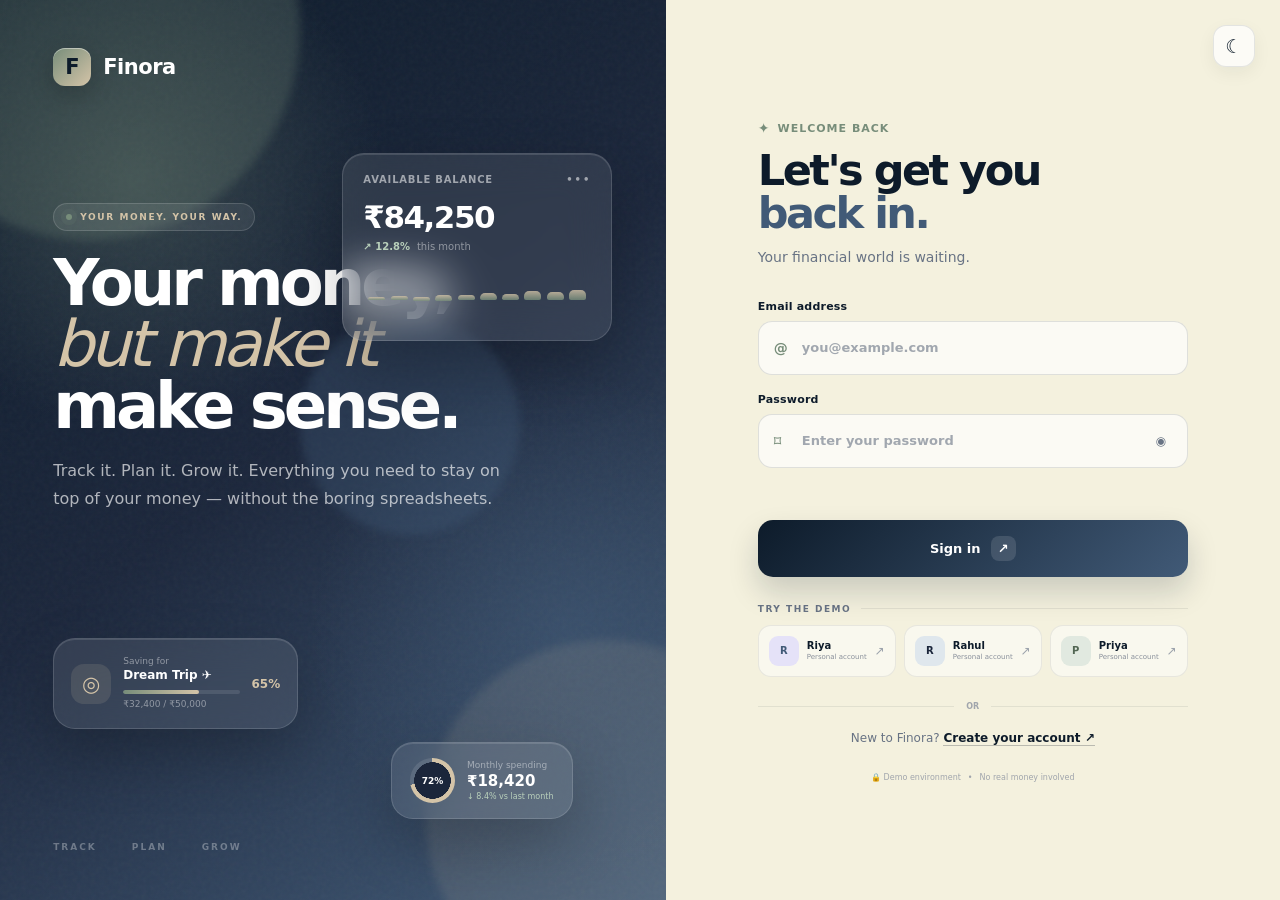
==== accounts.html @ 91dabf2f "Add frontend dashboard and responsive UI" ====
<!doctype html>
<html lang="en"><head>
<meta charset="utf-8"><meta name="viewport" content="width=device-width,initial-scale=1">
<title>Accounts — Finora</title><link rel="stylesheet" href="css/style.css">
</head><body data-page="accounts">
<div class="app">
<aside class="sidebar" id="sidebar">
  <div class="brand"><span class="logo">F</span> Finora</div>
  <div class="side-title">MAIN MENU</div>
  <nav>
    <a data-page-link="dashboard" href="dashboard.html">⌂ <span>Dashboard</span></a>
    <a data-page-link="accounts" href="accounts.html">▣ <span>Accounts</span></a>
    <a data-page-link="transactions" href="transactions.html">↔ <span>Transactions</span></a>
    <a data-page-link="income" href="income.html">↗ <span>Income</span></a>
    <a data-page-link="expenses" href="expenses.html">↘ <span>Expenses</span></a>
    <a data-page-link="budgets" href="budgets.html">▤ <span>Budgets</span></a>
    <a data-page-link="savings" href="savings.html">◎ <span>Savings Goals</span></a>
    <a data-page-link="analytics" href="analytics.html">◔ <span>Analytics</span></a>
    <a data-page-link="profile" href="profile.html">⚙ <span>Profile</span></a>
  </nav>
  <button class="logout" id="logout">↪ <span>Logout</span></button>
</aside>
<div class="overlay" id="overlay"></div>
<main class="main">
<header class="topbar">
  <button class="menu" id="menu">☰</button>
  <div><div class="eyebrow">FINORA FINANCE</div><h1>Accounts</h1><p class="muted">Smart, simple money management.</p></div>
  <div class="top-right"><button class="icon-btn">⌕</button><button class="icon-btn">♧</button><a class="avatar" id="avatar" href="profile.html">U</a></div>
</header>
<section id="content" class="content"></section>
</main></div>
<div id="modal"></div><div id="toast"></div>
<script src="js/app.js"></script>
</body></html>
---- css/style.css ----
:root{
  --p:#415A77;
  --p2:#1B263B;
  --p3:#778D7A;

  --navy:#0D1B2A;
  --slate:#1B263B;
  --steel:#415A77;
  --sage:#778D7A;
  --beige:#D4C4A8;
  --ivory:#F4F1DE;

  --bg:#f3f1eb;
  --card:#fbfaf6;
  --text:#0D1B2A;
  --muted:#687384;
  --line:rgba(13,27,42,.10);

  --green:#778D7A;
  --red:#a85c52;
  --yellow:#b48a4c;
  --blue:#415A77;

  --shadow:0 12px 35px rgba(13,27,42,.08);
  --shadow-hover:0 25px 60px rgba(13,27,42,.16);

  --r:20px;
}

*{
  box-sizing:border-box
}

html{
  scroll-behavior:smooth
}

body{
  margin:0;
  font-family:Inter,ui-sans-serif,system-ui,-apple-system,BlinkMacSystemFont,"Segoe UI",Arial,sans-serif;
  background:
    radial-gradient(circle at 90% -10%,rgba(120,108,245,.10),transparent 28%),
    var(--bg);
  color:var(--text);
  -webkit-font-smoothing:antialiased;
}

body:before{
  content:"";
  position:fixed;
  inset:0;
  pointer-events:none;
  background:linear-gradient(120deg,transparent 0 45%,rgba(255,255,255,.28) 50%,transparent 55%);
  opacity:.18;
  z-index:-1;
}

a{
  text-decoration:none;
  color:inherit
}

button,input,select{
  font:inherit
}

button{
  cursor:pointer
}

.muted{
  color:var(--muted)
}

.hidden{
  display:none!important
}


/* APP / SIDEBAR */

.app{
  min-height:100vh;
  display:flex
}

.sidebar{
  position:fixed;
  left:0;
  top:0;
  bottom:0;
  width:245px;
  background:rgba(255,255,255,.92);
  backdrop-filter:blur(18px);
  -webkit-backdrop-filter:blur(18px);
  border-right:1px solid rgba(231,233,240,.9);
  padding:24px 15px;
  display:flex;
  flex-direction:column;
  z-index:30;
}

.brand{
  display:flex;
  align-items:center;
  gap:10px;
  font-size:20px;
  font-weight:850;
  padding:0 10px 30px;
  letter-spacing:-.3px;
}

.logo{
  display:inline-grid;
  place-items:center;
  width:35px;
  height:35px;
  border-radius:11px;
  background:linear-gradient(135deg,var(--p),#7569ef);
  color:#fff;
  font-weight:900;
  box-shadow:0 7px 16px rgba(81,70,229,.24);
}

.side-title{
  font-size:9px;
  color:#a2a8b7;
  letter-spacing:1.3px;
  font-weight:800;
  padding:0 12px 10px;
}

.sidebar nav{
  display:grid;
  gap:5px
}

.sidebar nav a,
.logout{
  display:flex;
  gap:12px;
  align-items:center;
  padding:12px 13px;
  border:0;
  border-radius:12px;
  background:transparent;
  color:#687286;
  font-size:14px;
  text-align:left;
  transition:
    background .22s ease,
    color .22s ease,
    transform .22s ease;
}

.sidebar nav a:hover,
.logout:hover{
  background:#f0efff;
  color:var(--p);
  transform:translateX(2px);
}

.sidebar nav a.active{
  background:linear-gradient(90deg,#efedff,#f7f6ff);
  color:var(--p);
  box-shadow:inset 3px 0 0 var(--p);
}

.logout{
  margin-top:auto;
  width:100%
}


/* MAIN / TOPBAR */

.main{
  margin-left:245px;
  flex:1;
  min-width:0
}

.topbar{
  height:96px;
  padding:22px 34px;
  display:flex;
  justify-content:space-between;
  align-items:center;
  position:sticky;
  top:0;
  z-index:20;
  background:rgba(246,247,251,.78);
  backdrop-filter:blur(16px);
  -webkit-backdrop-filter:blur(16px);
  border-bottom:1px solid rgba(231,233,240,.45);
}

.topbar h1{
  margin:4px 0;
  font-size:25px;
  letter-spacing:-.6px
}

.topbar p{
  margin:0;
  font-size:12px
}

.eyebrow{
  font-size:9px;
  color:var(--p);
  font-weight:850;
  letter-spacing:1.35px
}

.top-right{
  display:flex;
  gap:9px;
  align-items:center
}

.icon-btn,
.avatar,
.menu{
  width:42px;
  height:42px;
  border:1px solid var(--line);
  border-radius:13px;
  background:rgba(255,255,255,.92);
  display:grid;
  place-items:center;
  color:#5f687b;
  transition:
    transform .2s ease,
    box-shadow .2s ease,
    border-color .2s ease;
}

.icon-btn:hover,
.avatar:hover,
.menu:hover{
  transform:translateY(-2px);
  border-color:#d7d4ff;
  box-shadow:0 8px 20px rgba(31,39,72,.08);
}

.avatar{
  background:linear-gradient(145deg,#eeecff,#e5e2ff);
  color:var(--p);
  font-weight:850;
  border-color:#e0ddff;
}

.menu{
  display:none
}


/* CONTENT / GRIDS */

.content{
  max-width:1500px;
  margin:auto;
  padding:12px 34px 50px
}

.grid{
  display:grid;
  gap:18px
}

.stats{
  grid-template-columns:repeat(4,minmax(0,1fr))
}

.two{
  grid-template-columns:minmax(0,2fr) minmax(280px,1fr)
}

.three{
  grid-template-columns:repeat(3,minmax(0,1fr))
}


/* CARDS */

.card{
  background:rgba(255,255,255,.94);
  border:1px solid rgba(226,229,238,.95);
  border-radius:var(--r);
  box-shadow:var(--shadow);
  padding:20px;
  position:relative;
  overflow:hidden;
  transition:
    transform .28s cubic-bezier(.2,.8,.2,1),
    box-shadow .28s ease,
    border-color .28s ease;
  animation:cardIn .55s cubic-bezier(.2,.8,.2,1) both;
}

.card:hover{
  transform:translateY(-4px);
  box-shadow:var(--shadow-hover);
  border-color:#dedcf8;
}

.card:focus-within{
  border-color:#cfcaff;
  box-shadow:
    0 0 0 4px rgba(81,70,229,.08),
    var(--shadow);
}

@keyframes cardIn{
  from{
    opacity:0;
    transform:translateY(12px)
  }
  to{
    opacity:1;
    transform:translateY(0)
  }
}

.content>.hero{
  animation:fadeUp .55s ease both
}

.content>.section-head{
  animation:fadeUp .5s ease both
}

.content .stats .card:nth-child(1){
  animation-delay:.04s
}

.content .stats .card:nth-child(2){
  animation-delay:.10s
}

.content .stats .card:nth-child(3){
  animation-delay:.16s
}

.content .stats .card:nth-child(4){
  animation-delay:.22s
}

@keyframes fadeUp{
  from{
    opacity:0;
    transform:translateY(9px)
  }
  to{
    opacity:1;
    transform:translateY(0)
  }
}


/* STAT CARDS */

.stat{
  min-height:166px
}

.stat:after{
  content:"";
  position:absolute;
  width:105px;
  height:105px;
  right:-48px;
  bottom:-48px;
  border-radius:50%;
  background:rgba(81,70,229,.045);
}

.stat .stat-icon{
  width:42px;
  height:42px;
  display:grid;
  place-items:center;
  background:linear-gradient(145deg,#f0efff,#e9e7ff);
  color:var(--p);
  border-radius:13px;
  font-weight:850;
  margin-bottom:16px;
}

.stat small{
  color:var(--muted)
}

.stat h2{
  font-size:25px;
  letter-spacing:-.5px;
  margin:7px 0 5px;
  font-variant-numeric:tabular-nums;
}


/* HERO */

.hero{
  padding:27px;
  border-radius:22px;
  background:
    radial-gradient(circle at 92% 15%,rgba(81,70,229,.14),transparent 30%),
    linear-gradient(135deg,#eeedff,#fff);
  border:1px solid #e0defb;
  box-shadow:var(--shadow);
  position:relative;
  overflow:hidden;
}

.hero:after{
  content:"";
  position:absolute;
  width:190px;
  height:190px;
  right:-85px;
  top:-105px;
  border-radius:50%;
  border:1px solid rgba(81,70,229,.10);
  box-shadow:
    0 0 0 28px rgba(81,70,229,.025),
    0 0 0 56px rgba(81,70,229,.018);
}

.hero h2{
  font-size:28px;
  letter-spacing:-.7px;
  margin:5px 0
}

.hero p{
  max-width:620px
}


/* HEADERS */

.section-head{
  display:flex;
  align-items:center;
  justify-content:space-between;
  gap:12px;
  margin:26px 0 14px;
}

.section-head h2{
  font-size:18px;
  letter-spacing:-.25px;
  margin:0
}

.actions,
.filters{
  display:flex;
  flex-wrap:wrap;
  gap:8px
}


/* BUTTONS */

.btn{
  border:0;
  border-radius:11px;
  padding:11px 16px;
  font-weight:750;
  display:inline-flex;
  align-items:center;
  justify-content:center;
  gap:7px;
  transition:
    transform .2s ease,
    box-shadow .2s ease,
    background .2s ease;
}

.btn:hover{
  transform:translateY(-2px)
}

.btn:active{
  transform:translateY(0)
}

.btn.primary{
  color:#fff;
  background:linear-gradient(135deg,var(--p),var(--p2));
  box-shadow:0 8px 18px rgba(81,70,229,.20);
}

.btn.primary:hover{
  box-shadow:0 11px 24px rgba(81,70,229,.27)
}

.btn.secondary{
  background:#f0f1f6;
  color:#4e576a
}

.btn.secondary:hover{
  background:#e9eaf1
}

.btn.danger{
  background:#fff0f0;
  color:var(--red)
}

.btn.small{
  padding:8px 11px;
  font-size:12px
}

.full{
  width:100%
}


/* ACCOUNTS */

.account-grid{
  grid-template-columns:repeat(3,minmax(0,1fr))
}

.bank-card{
  min-height:190px;
  color:#fff;
  border:0;
  position:relative;
  overflow:hidden;
  background:linear-gradient(135deg,#5146e5,#756cf0);
}

.bank-card:hover{
  border-color:transparent
}

.bank-card:nth-child(2n){
  background:linear-gradient(135deg,#1684aa,#39a9ca)
}

.bank-card:nth-child(3n){
  background:linear-gradient(135deg,#252c42,#505975)
}

.bank-card:before{
  content:"";
  position:absolute;
  width:210px;
  height:210px;
  right:-105px;
  top:-120px;
  border-radius:50%;
  border:1px solid rgba(255,255,255,.15);
  box-shadow:
    0 0 0 25px rgba(255,255,255,.035),
    0 0 0 50px rgba(255,255,255,.025);
}

.bank-card:after{
  content:"";
  position:absolute;
  width:115px;
  height:115px;
  left:-70px;
  bottom:-80px;
  border-radius:50%;
  background:rgba(255,255,255,.08);
}

.bank-card .muted{
  color:#ffffffb8
}

.bank-card h2{
  font-size:27px;
  letter-spacing:-.5px;
  margin:22px 0
}

.bank-bottom{
  display:flex;
  justify-content:space-between;
  align-items:end;
  position:relative;
  z-index:2;
}

.bank-number{
  letter-spacing:2px
}

.bank-card>b{
  font-size:14px;
  letter-spacing:1px
}


/* TABLE */

.table-wrap{
  overflow:auto;
  border-radius:12px
}

.table{
  width:100%;
  border-collapse:collapse
}

.table th,
.table td{
  padding:13px 9px;
  border-bottom:1px solid var(--line);
  text-align:left;
  white-space:nowrap;
  font-size:13px;
}

.table th{
  font-size:10px;
  color:#929aaa;
  text-transform:uppercase;
  letter-spacing:.6px
}

.table tbody tr{
  transition:background .18s ease
}

.table tbody tr:hover{
  background:#fafaff
}

.pos{
  color:var(--green);
  font-weight:750
}

.neg{
  color:var(--red);
  font-weight:750
}

.pill{
  padding:5px 8px;
  border-radius:99px;
  background:#eaf8f1;
  color:var(--green);
  font-size:11px;
  font-weight:750;
}


/* QUICK ACTIONS */

.quick-grid{
  grid-template-columns:repeat(2,minmax(0,1fr))
}

.quick{
  border:1px solid var(--line);
  background:#fff;
  border-radius:14px;
  padding:15px;
  text-align:left;
  transition:
    transform .22s ease,
    border-color .22s ease,
    box-shadow .22s ease;
}

.quick:hover{
  border-color:#cbc8ff;
  transform:translateY(-3px);
  box-shadow:0 10px 25px rgba(31,39,72,.07);
}

.quick b{
  color:var(--p);
  font-size:18px
}

.quick strong{
  display:block;
  margin:7px 0 2px
}

.quick small{
  font-size:11px
}


/* BUDGETS / GOALS */

.budget-item,
.goal-item{
  padding:15px 0;
  border-bottom:1px solid var(--line)
}

.budget-item:last-child,
.goal-item:last-child{
  border-bottom:0
}

.budget-top{
  display:flex;
  justify-content:space-between;
  align-items:center;
  gap:12px
}

.budget-top b:last-child{
  font-variant-numeric:tabular-nums
}

.progress{
  height:8px;
  background:#edf0f5;
  border-radius:20px;
  overflow:hidden;
  margin-top:10px;
}

.progress span{
  height:100%;
  display:block;
  border-radius:20px;
  background:linear-gradient(90deg,var(--p),#918aff);
  transition:width .9s cubic-bezier(.2,.8,.2,1);
}

body[data-page="budgets"] .content>.grid.two .card{
  min-height:190px;
  padding:22px;
}

body[data-page="budgets"] .content>.grid.two .card:before{
  content:"";
  position:absolute;
  left:0;
  top:0;
  width:4px;
  height:100%;
  background:linear-gradient(var(--p),#8e87f8);
  opacity:.9;
}

body[data-page="budgets"] .content>.grid.two .card:nth-child(2n):before{
  background:linear-gradient(var(--blue),#71b5f4);
}

body[data-page="budgets"] .content>.grid.two .card p{
  margin:12px 0 2px
}

body[data-page="budgets"] .content>.grid.two .card .progress{
  height:10px;
  background:#eef0f5
}

body[data-page="budgets"] .content>.grid.two .card .progress span{
  background:linear-gradient(90deg,var(--p),var(--p3))
}

body[data-page="budgets"] .content>.grid.two .card .progress span[style*="var(--red)"]{
  background:linear-gradient(90deg,#e25555,#ef7a7a)!important
}


/* CHARTS */

.mini-chart{
  height:230px;
  display:flex;
  align-items:end;
  gap:12px;
  padding:20px 5px 20px
}

.bar-col{
  flex:1;
  height:100%;
  display:flex;
  align-items:end;
  justify-content:center;
  position:relative
}

.bar{
  width:65%;
  border-radius:10px 10px 4px 4px;
  background:linear-gradient(#8d88f5,#5146e5);
  min-height:6px;
  animation:barRise .8s cubic-bezier(.2,.8,.2,1) both;
  transform-origin:bottom;
}

@keyframes barRise{
  from{
    transform:scaleY(.05);
    opacity:.3
  }
  to{
    transform:scaleY(1);
    opacity:1
  }
}

.bar-col small{
  position:absolute;
  bottom:-10px;
  font-size:10px;
  color:var(--muted)
}


/* FORMS / MODALS */

.input,
.select{
  width:100%;
  border:1px solid var(--line);
  background:#fff;
  border-radius:11px;
  padding:11px 12px;
  outline:none;
  transition:
    border-color .2s ease,
    box-shadow .2s ease;
}

.input:focus,
.select:focus{
  border-color:#9995ef;
  box-shadow:0 0 0 3px #eeeeff
}

.filter{
  width:230px
}

.form{
  display:grid;
  gap:14px
}

.form-grid{
  display:grid;
  grid-template-columns:repeat(2,minmax(0,1fr));
  gap:14px
}

label{
  display:grid;
  gap:7px;
  font-size:12px;
  font-weight:700;
  color:#586176
}

.full-col{
  grid-column:1/-1
}

.modal-bg{
  position:fixed;
  inset:0;
  background:#151a2a88;
  display:grid;
  place-items:center;
  padding:20px;
  z-index:60;
  animation:fadeIn .18s ease both;
}

.modal{
  width:min(550px,100%);
  background:#fff;
  border-radius:20px;
  padding:22px;
  box-shadow:0 25px 80px #0003;
  animation:modalIn .25s cubic-bezier(.2,.8,.2,1) both;
}

@keyframes fadeIn{
  from{opacity:0}
  to{opacity:1}
}

@keyframes modalIn{
  from{
    opacity:0;
    transform:translateY(12px) scale(.98)
  }
  to{
    opacity:1;
    transform:none
  }
}

.modal-head{
  display:flex;
  justify-content:space-between;
  align-items:center;
  margin-bottom:17px
}

.modal-head h2{
  margin:0;
  font-size:19px
}

.close{
  border:0;
  background:#f0f1f5;
  width:35px;
  height:35px;
  border-radius:10px;
  transition:transform .2s ease
}

.close:hover{
  transform:rotate(90deg)
}

.toast{
  position:fixed;
  right:25px;
  bottom:25px;
  background:#202638;
  color:#fff;
  padding:13px 16px;
  border-radius:12px;
  z-index:100;
  font-size:13px;
  box-shadow:0 12px 30px #0002;
  animation:toastIn .3s ease both;
}

@keyframes toastIn{
  from{
    opacity:0;
    transform:translateY(10px)
  }
  to{
    opacity:1;
    transform:none
  }
}

.empty{
  text-align:center;
  padding:40px;
  color:var(--muted)
}


/* PROFILE */

.profile{
  display:flex;
  align-items:center;
  gap:16px
}

.profile-avatar{
  width:70px;
  height:70px;
  border-radius:22px;
  background:#e9e7ff;
  color:var(--p);
  display:grid;
  place-items:center;
  font-size:25px;
  font-weight:900
}


/* AUTH / LANDING */

.auth{
  min-height:100vh;
  display:grid;
  place-items:center;
  padding:24px;
  background:#eef0f8;
}

.auth-shell{
  width:min(980px,100%);
  display:grid;
  grid-template-columns:1fr 1fr;
  background:#fff;
  border-radius:28px;
  overflow:hidden;
  box-shadow:0 25px 70px #2027461f;
}

.auth-visual{
  background:linear-gradient(145deg,var(--p),#7a72ef);
  color:#fff;
  padding:55px;
  display:flex;
  flex-direction:column;
  justify-content:center;
}

.auth-visual h1{
  font-size:40px;
  line-height:1.05
}

.auth-visual p{
  color:#e5e3ff;
  line-height:1.7
}

.auth-card{
  padding:45px
}

.auth-card h2{
  font-size:30px;
  margin:30px 0 4px
}

.auth-card form{
  display:grid;
  gap:14px;
  margin-top:22px
}

.demo{
  background:#f5f5ff;
  border:1px dashed #cccafa;
  border-radius:12px;
  padding:12px;
  margin-top:14px;
  font-size:12px;
  line-height:1.8
}

.auth-foot{
  text-align:center;
  font-size:13px;
  color:var(--muted)
}

.auth-foot a{
  color:var(--p);
  font-weight:750
}

.error{
  color:var(--red);
  font-size:12px;
  min-height:17px
}

.landing{
  min-height:100vh;
  display:grid;
  place-items:center;
  text-align:center;
  background:
    radial-gradient(circle at 80% 15%,#ddd9ff,transparent 35%),
    var(--bg);
  padding:30px
}

.landing>div{
  max-width:760px
}

.landing h1{
  font-size:52px;
  line-height:1.05;
  margin:25px 0 15px
}

.landing p{
  color:var(--muted);
  font-size:18px;
  line-height:1.7
}

.landing small{
  display:block;
  color:var(--muted);
  margin-top:18px
}

.center{
  justify-content:center
}


/* RESPONSIVE */

@media(max-width:1100px){

  .stats{
    grid-template-columns:repeat(2,minmax(0,1fr))
  }

  .account-grid{
    grid-template-columns:repeat(2,minmax(0,1fr))
  }

  .two{
    grid-template-columns:1fr
  }

  .three{
    grid-template-columns:repeat(2,minmax(0,1fr))
  }

}


@media(max-width:760px){

  .sidebar{
    transform:translateX(-105%);
    transition:transform .28s ease
  }

  .sidebar.open{
    transform:translateX(0)
  }

  .overlay{
    display:none;
    position:fixed;
    inset:0;
    background:#0004;
    z-index:25
  }

  .overlay.show{
    display:block;
    animation:fadeIn .2s ease
  }

  .main{
    margin-left:0
  }

  .menu{
    display:grid
  }

  .topbar{
    height:82px;
    padding:17px
  }

  .topbar h1{
    font-size:20px
  }

  .topbar p{
    display:none
  }

  .content{
    padding:8px 17px 35px
  }

  .stats,
  .account-grid,
  .three,
  .quick-grid{
    grid-template-columns:1fr
  }

  .form-grid{
    grid-template-columns:1fr
  }

  .auth-shell{
    grid-template-columns:1fr
  }

  .auth-visual{
    display:none
  }

  .auth-card{
    padding:30px
  }

  .landing h1{
    font-size:38px
  }

  .top-right .icon-btn:first-child{
    display:none
  }

  .section-head{
    align-items:flex-start
  }

  .section-head h2{
    font-size:17px
  }

  body[data-page="budgets"] .content>.grid.two .card{
    min-height:175px
  }

}


@media(max-width:520px){

  .topbar{
    padding-left:14px;
    padding-right:14px
  }

  .content{
    padding-left:13px;
    padding-right:13px
  }

  .card{
    padding:17px
  }

  .hero{
    padding:21px
  }

  .hero h2{
    font-size:23px
  }

  .btn{
    padding:10px 13px
  }

  .filter{
    width:100%
  }

  .section-head{
    flex-wrap:wrap
  }

}


@media(max-width:420px){

  .top-right .icon-btn{
    display:none
  }

  .topbar h1{
    font-size:19px
  }

  .stat h2{
    font-size:23px
  }

  .budget-top{
    gap:8px
  }

}


@media(prefers-reduced-motion:reduce){

  *,
  *:before,
  *:after{
    animation-duration:.01ms!important;
    animation-iteration-count:1!important;
    scroll-behavior:auto!important;
    transition-duration:.01ms!important;
  }

}
/* =========================================================
   FINORA — LUXURY MOTION SYSTEM
   ========================================================= */

body{
  background:
    radial-gradient(
      circle at 85% -10%,
      rgba(119,141,122,.16),
      transparent 28%
    ),
    radial-gradient(
      circle at 5% 90%,
      rgba(212,196,168,.15),
      transparent 25%
    ),
    #f3f1eb;
}


/* -----------------------------------------
   PAGE REVEAL
----------------------------------------- */

.main{
  animation:pageReveal .7s cubic-bezier(.16,1,.3,1) both;
}

@keyframes pageReveal{
  from{
    opacity:0;
    transform:translateY(8px);
  }
  to{
    opacity:1;
    transform:none;
  }
}


/* -----------------------------------------
   PREMIUM CARD
----------------------------------------- */

.card{
  background:
    linear-gradient(
      145deg,
      rgba(255,255,255,.96),
      rgba(248,246,239,.94)
    );

  border:1px solid rgba(13,27,42,.08);

  box-shadow:
    0 8px 30px rgba(13,27,42,.055),
    inset 0 1px 0 rgba(255,255,255,.8);

  transition:
    transform .45s cubic-bezier(.16,1,.3,1),
    box-shadow .45s ease,
    border-color .35s ease;
}

.card:hover{
  transform:translateY(-7px);
  box-shadow:
    0 25px 55px rgba(13,27,42,.13),
    0 4px 12px rgba(13,27,42,.05);

  border-color:rgba(65,90,119,.20);
}


/* -----------------------------------------
   CARD LIGHT SWEEP
----------------------------------------- */

.card:before{
  content:"";
  position:absolute;
  inset:0;

  background:
    linear-gradient(
      115deg,
      transparent 25%,
      rgba(255,255,255,.55) 48%,
      transparent 70%
    );

  transform:translateX(-120%);
  transition:transform .8s cubic-bezier(.16,1,.3,1);

  pointer-events:none;
}

.card:hover:before{
  transform:translateX(120%);
}


/* -----------------------------------------
   PREMIUM STAT CARDS
----------------------------------------- */

.stat{
  min-height:185px;
  isolation:isolate;
}

.stat .stat-icon{
  background:
    linear-gradient(
      145deg,
      var(--ivory),
      #e7dfcf
    );

  color:var(--navy);

  box-shadow:
    inset 0 1px 0 rgba(255,255,255,.8),
    0 8px 20px rgba(13,27,42,.08);

  transition:
    transform .45s cubic-bezier(.16,1,.3,1),
    background .3s ease;
}

.stat:hover .stat-icon{
  transform:
    translateY(-4px)
    rotate(-5deg)
    scale(1.08);

  background:
    linear-gradient(
      145deg,
      var(--beige),
      var(--ivory)
    );
}

.stat h2{
  color:var(--navy);
  letter-spacing:-1px;
}

.stat .pos{
  color:var(--sage);
}

.stat .neg{
  color:#a85c52;
}


/* -----------------------------------------
   FLOATING BACKGROUND ORBS
----------------------------------------- */

.content{
  position:relative;
}

.content:before,
.content:after{
  content:"";
  position:absolute;
  border-radius:50%;
  pointer-events:none;
  z-index:-1;
  filter:blur(1px);
}

.content:before{
  width:280px;
  height:280px;
  top:80px;
  right:-130px;

  background:
    radial-gradient(
      circle,
      rgba(65,90,119,.08),
      transparent 68%
    );

  animation:orbFloat 9s ease-in-out infinite;
}

.content:after{
  width:220px;
  height:220px;
  left:-120px;
  bottom:250px;

  background:
    radial-gradient(
      circle,
      rgba(212,196,168,.12),
      transparent 68%
    );

  animation:orbFloat 12s ease-in-out infinite reverse;
}

@keyframes orbFloat{
  0%,100%{
    transform:translate(0,0) scale(1);
  }

  50%{
    transform:translate(25px,-18px) scale(1.08);
  }
}


/* -----------------------------------------
   HERO
----------------------------------------- */

.hero{
  background:
    radial-gradient(
      circle at 85% 20%,
      rgba(119,141,122,.28),
      transparent 30%
    ),
    radial-gradient(
      circle at 15% 100%,
      rgba(212,196,168,.16),
      transparent 35%
    ),
    linear-gradient(
      135deg,
      var(--navy),
      var(--slate)
    );

  color:#fff;

  border:1px solid rgba(255,255,255,.08);

  box-shadow:
    0 25px 55px rgba(13,27,42,.18);

  overflow:hidden;
}

.hero .muted{
  color:rgba(244,241,222,.68);
}

.hero .eyebrow{
  color:var(--beige);
}

.hero h2{
  color:var(--ivory);
}


/* HERO MOVING LIGHT */

.hero:before{
  content:"";
  position:absolute;

  width:320px;
  height:320px;

  right:-100px;
  top:-180px;

  border-radius:50%;

  background:
    radial-gradient(
      circle,
      rgba(119,141,122,.30),
      transparent 65%
    );

  animation:
    heroGlow 7s ease-in-out infinite;
}

@keyframes heroGlow{
  0%,100%{
    transform:translate(0,0);
    opacity:.65;
  }

  50%{
    transform:translate(-35px,35px);
    opacity:1;
  }
}


/* -----------------------------------------
   BUTTONS
----------------------------------------- */

.btn.primary{
  background:
    linear-gradient(
      135deg,
      var(--navy),
      var(--steel)
    );

  box-shadow:
    0 10px 22px rgba(13,27,42,.20);

  position:relative;
  overflow:hidden;
}

.btn.primary:before{
  content:"";
  position:absolute;
  inset:0;

  background:
    linear-gradient(
      110deg,
      transparent 30%,
      rgba(255,255,255,.22),
      transparent 70%
    );

  transform:translateX(-120%);
  transition:transform .6s ease;
}

.btn.primary:hover:before{
  transform:translateX(120%);
}

.btn.primary:hover{
  box-shadow:
    0 15px 30px rgba(13,27,42,.28);
}


/* -----------------------------------------
   QUICK ACTIONS
----------------------------------------- */

.quick{
  background:
    linear-gradient(
      145deg,
      #fffdf8,
      #f0eee7
    );

  transition:
    transform .35s cubic-bezier(.16,1,.3,1),
    box-shadow .35s ease,
    border-color .3s ease;
}

.quick:hover{
  transform:
    translateY(-6px)
    scale(1.015);

  border-color:
    rgba(65,90,119,.25);

  box-shadow:
    0 18px 35px rgba(13,27,42,.10);
}

.quick b{
  display:inline-grid;
  place-items:center;

  width:38px;
  height:38px;

  border-radius:12px;

  background:
    linear-gradient(
      145deg,
      var(--navy),
      var(--steel)
    );

  color:var(--ivory);

  transition:
    transform .4s cubic-bezier(.16,1,.3,1);
}

.quick:hover b{
  transform:
    rotate(-8deg)
    scale(1.12);
}


/* -----------------------------------------
   ACCOUNT CARDS
----------------------------------------- */

.bank-card{
  background:
    linear-gradient(
      145deg,
      var(--navy),
      var(--slate)
    ) !important;

  box-shadow:
    0 20px 40px rgba(13,27,42,.18);

  transform-style:preserve-3d;
}

.bank-card:nth-child(2n){
  background:
    linear-gradient(
      145deg,
      var(--steel),
      #526c87
    ) !important;
}

.bank-card:nth-child(3n){
  background:
    linear-gradient(
      145deg,
      #53675c,
      var(--sage)
    ) !important;
}

.bank-card:hover{
  transform:
    translateY(-9px)
    rotateX(2deg)
    rotateY(-1deg);
}

.bank-card h2{
  color:var(--ivory);
}

.bank-card:before{
  animation:
    cardOrbit 8s ease-in-out infinite;
}

@keyframes cardOrbit{
  0%,100%{
    transform:translate(0,0);
  }

  50%{
    transform:translate(-20px,20px);
  }
}


/* -----------------------------------------
   PROGRESS BARS
----------------------------------------- */

.progress{
  background:
    rgba(13,27,42,.07);

  box-shadow:
    inset 0 1px 3px rgba(13,27,42,.05);
}

.progress span{
  background:
    linear-gradient(
      90deg,
      var(--navy),
      var(--steel),
      var(--sage)
    );

  background-size:200% 100%;

  animation:
    progressFlow 3s ease infinite;
}

@keyframes progressFlow{
  0%{
    background-position:100% 0;
  }

  50%{
    background-position:0 0;
  }

  100%{
    background-position:100% 0;
  }
}


/* -----------------------------------------
   TRANSACTION ROWS
----------------------------------------- */

.table tbody tr{
  transition:
    transform .25s ease,
    background .25s ease;
}

.table tbody tr:hover{
  background:
    rgba(119,141,122,.07);

  transform:
    translateX(5px);
}

.table tbody tr td:first-child b{
  transition:color .2s ease;
}

.table tbody tr:hover td:first-child b{
  color:var(--steel);
}


/* -----------------------------------------
   SECTION HEADINGS
----------------------------------------- */

.section-head h2{
  position:relative;
}

.section-head h2:after{
  content:"";
  position:absolute;

  left:0;
  bottom:-6px;

  width:0;
  height:2px;

  background:
    linear-gradient(
      90deg,
      var(--navy),
      var(--sage)
    );

  transition:width .45s cubic-bezier(.16,1,.3,1);
}

.section-head:hover h2:after{
  width:35px;
}


/* -----------------------------------------
   AVATAR
----------------------------------------- */

.avatar{
  background:
    linear-gradient(
      145deg,
      var(--navy),
      var(--steel)
    );

  color:var(--ivory);

  border-color:
    rgba(255,255,255,.12);

  box-shadow:
    0 8px 20px rgba(13,27,42,.16);
}

.avatar:hover{
  transform:
    translateY(-3px)
    rotate(-3deg)
    scale(1.05);
}


/* -----------------------------------------
   SIDEBAR
----------------------------------------- */

.sidebar{
  background:
    linear-gradient(
      180deg,
      #0D1B2A,
      #162337
    );

  border-right:
    1px solid rgba(255,255,255,.06);

  box-shadow:
    10px 0 35px rgba(13,27,42,.12);
}

.sidebar .brand{
  color:var(--ivory);
}

.sidebar .logo{
  background:
    linear-gradient(
      135deg,
      var(--sage),
      var(--steel)
    );

  box-shadow:
    0 10px 25px rgba(119,141,122,.20);
}

.side-title{
  color:rgba(244,241,222,.42);
}

.sidebar nav a,
.sidebar .logout{
  color:rgba(244,241,222,.64);
}

.sidebar nav a:hover,
.sidebar .logout:hover{
  color:var(--ivory);

  background:
    rgba(244,241,222,.07);

  transform:
    translateX(4px);
}

.sidebar nav a.active{
  color:var(--ivory);

  background:
    linear-gradient(
      90deg,
      rgba(119,141,122,.18),
      rgba(65,90,119,.12)
    );

  box-shadow:
    inset 3px 0 0 var(--sage);
}


/* -----------------------------------------
   TOPBAR
----------------------------------------- */

.topbar{
  background:
    rgba(243,241,235,.76);

  backdrop-filter:
    blur(22px);

  -webkit-backdrop-filter:
    blur(22px);
}

.topbar h1{
  color:var(--navy);
}


/* -----------------------------------------
   NUMBER COUNTING STYLE
----------------------------------------- */

[data-count]{
  font-variant-numeric:tabular-nums;
  transition:
    color .25s ease;
}


/* -----------------------------------------
   DASHBOARD CASH FLOW
----------------------------------------- */

.cash-flow{
  display:flex;
  align-items:flex-end;
  gap:14px;
  height:250px;
  padding:30px 10px 25px;
}

.cash-month{
  flex:1;
  height:100%;
  display:flex;
  align-items:flex-end;
  justify-content:center;
  gap:5px;
  position:relative;
}

.cash-bar{
  width:18px;
  border-radius:8px 8px 3px 3px;
  transform-origin:bottom;

  animation:
    cashBar .9s cubic-bezier(.16,1,.3,1) both;
}

.cash-bar.income{
  background:
    linear-gradient(
      180deg,
      var(--sage),
      #5e7664
    );
}

.cash-bar.expense{
  background:
    linear-gradient(
      180deg,
      var(--beige),
      #b29e7e
    );
}

@keyframes cashBar{
  from{
    transform:scaleY(0);
    opacity:0;
  }

  to{
    transform:scaleY(1);
    opacity:1;
  }
}

.cash-month small{
  position:absolute;
  bottom:-20px;
  color:var(--muted);
  font-size:10px;
}


/* -----------------------------------------
   SPENDING BREAKDOWN
----------------------------------------- */

.spending-row{
  display:grid;
  grid-template-columns:100px 1fr 65px;
  align-items:center;
  gap:12px;
  margin:15px 0;
}

.spending-track{
  height:7px;
  background:rgba(13,27,42,.07);
  border-radius:99px;
  overflow:hidden;
}

.spending-fill{
  height:100%;
  border-radius:99px;

  background:
    linear-gradient(
      90deg,
      var(--navy),
      var(--steel),
      var(--sage)
    );

  transform-origin:left;
  animation:spendIn 1s cubic-bezier(.16,1,.3,1) both;
}

@keyframes spendIn{
  from{
    transform:scaleX(0);
  }

  to{
    transform:scaleX(1);
  }
}


/* -----------------------------------------
   INSIGHT CARD
----------------------------------------- */

.insight-card{
  background:
    linear-gradient(
      135deg,
      var(--navy),
      var(--slate)
    );

  color:var(--ivory);

  position:relative;
  overflow:hidden;
}

.insight-card:after{
  content:"";

  position:absolute;

  width:180px;
  height:180px;

  right:-70px;
  bottom:-90px;

  border-radius:50%;

  background:
    radial-gradient(
      circle,
      rgba(119,141,122,.32),
      transparent 70%
    );

  animation:
    insightPulse 5s ease-in-out infinite;
}

@keyframes insightPulse{
  0%,100%{
    transform:scale(1);
  }

  50%{
    transform:scale(1.25);
  }
}


/* -----------------------------------------
   REDUCED MOTION
----------------------------------------- */

@media(prefers-reduced-motion:reduce){
  *,
  *:before,
  *:after{
    animation:none!important;
    transition:none!important;
  }
}
/* =========================================================
   FINORA — GEN Z LOGIN EXPERIENCE
   ========================================================= */

.auth-page{
  min-height:100vh;
  margin:0;
  padding:0;
  overflow-x:hidden;
  background:#f4f1eb;
}


/* MAIN LAYOUT */

.auth-wrap{
  min-height:100vh;
  display:grid;
  grid-template-columns:52% 48%;
}


/* =========================================================
   LEFT SHOWCASE
   ========================================================= */

.auth-showcase{
  position:relative;
  min-height:100vh;
  overflow:hidden;
  background:
    radial-gradient(circle at 20% 20%,rgba(119,141,122,.32),transparent 28%),
    radial-gradient(circle at 85% 70%,rgba(65,90,119,.55),transparent 30%),
    linear-gradient(145deg,#0D1B2A 0%,#1B263B 48%,#415A77 100%);
  color:#fff;
}


/* subtle grain */

.noise{
  position:absolute;
  inset:0;
  opacity:.06;
  pointer-events:none;
  background-image:url("data:image/svg+xml,%3Csvg viewBox='0 0 180 180' xmlns='http://www.w3.org/2000/svg'%3E%3Cfilter id='n'%3E%3CfeTurbulence type='fractalNoise' baseFrequency='.8' numOctaves='4' stitchTiles='stitch'/%3E%3C/filter%3E%3Crect width='100%25' height='100%25' filter='url(%23n)' opacity='.7'/%3E%3C/svg%3E");
}


/* animated glows */

.glow{
  position:absolute;
  border-radius:50%;
  filter:blur(5px);
  pointer-events:none;
}

.glow-one{
  width:420px;
  height:420px;
  top:-180px;
  left:-120px;
  background:#778D7A;
  opacity:.25;
  animation:glowFloat 8s ease-in-out infinite;
}

.glow-two{
  width:360px;
  height:360px;
  right:-120px;
  bottom:-100px;
  background:#D4C4A8;
  opacity:.12;
  animation:glowFloat 10s ease-in-out infinite reverse;
}

.glow-three{
  width:220px;
  height:220px;
  left:45%;
  top:35%;
  background:#415A77;
  opacity:.35;
  animation:glowPulse 6s ease-in-out infinite;
}

@keyframes glowFloat{
  0%,100%{
    transform:translate3d(0,0,0) scale(1);
  }
  50%{
    transform:translate3d(25px,-20px,0) scale(1.08);
  }
}

@keyframes glowPulse{
  0%,100%{
    transform:scale(1);
    opacity:.28;
  }
  50%{
    transform:scale(1.3);
    opacity:.42;
  }
}


/* showcase content */

.showcase-content{
  position:relative;
  z-index:2;
  min-height:100vh;
  padding:48px 8%;
  display:flex;
  flex-direction:column;
}


/* BRAND */

.auth-brand{
  display:flex;
  align-items:center;
  gap:12px;
  font-size:21px;
  font-weight:800;
  letter-spacing:-.5px;
}

.auth-logo{
  width:38px;
  height:38px;
  display:grid;
  place-items:center;
  border-radius:12px;
  background:linear-gradient(135deg,#778D7A,#D4C4A8);
  color:#0D1B2A;
  font-weight:900;
  box-shadow:
    0 8px 25px rgba(0,0,0,.2),
    inset 0 1px 0 rgba(255,255,255,.4);
}


/* COPY */

.showcase-copy{
  max-width:540px;
  margin-top:13vh;
}

.mini-pill{
  display:inline-flex;
  align-items:center;
  gap:8px;
  padding:8px 12px;
  border:1px solid rgba(255,255,255,.15);
  background:rgba(255,255,255,.07);
  backdrop-filter:blur(12px);
  border-radius:999px;
  font-size:9px;
  font-weight:800;
  letter-spacing:1.6px;
  color:#D4C4A8;
  animation:softAppear .8s ease both;
}

.pulse-dot{
  width:6px;
  height:6px;
  border-radius:50%;
  background:#778D7A;
  box-shadow:0 0 0 5px rgba(119,141,122,.13);
  animation:dotPulse 2s ease-in-out infinite;
}

@keyframes dotPulse{
  0%,100%{box-shadow:0 0 0 4px rgba(119,141,122,.12)}
  50%{box-shadow:0 0 0 8px rgba(119,141,122,.02)}
}

.showcase-copy h1{
  margin:22px 0 20px;
  max-width:560px;
  font-size:clamp(45px,5vw,76px);
  line-height:.96;
  letter-spacing:-4px;
  font-weight:800;
}

.showcase-copy h1 span{
  display:block;
  color:#D4C4A8;
  font-style:italic;
  font-weight:500;
}

.showcase-copy p{
  max-width:470px;
  margin:0;
  color:rgba(255,255,255,.66);
  font-size:16px;
  line-height:1.7;
}


/* =========================================================
   FLOATING CARDS
   ========================================================= */

.float-card{
  position:absolute;
  z-index:4;
  background:rgba(255,255,255,.09);
  border:1px solid rgba(255,255,255,.14);
  backdrop-filter:blur(22px);
  -webkit-backdrop-filter:blur(22px);
  box-shadow:
    0 25px 60px rgba(0,0,0,.22),
    inset 0 1px 0 rgba(255,255,255,.12);
  border-radius:22px;
  animation:cardFloat 7s ease-in-out infinite;
}

@keyframes cardFloat{
  0%,100%{
    transform:translateY(0) rotate(0deg);
  }
  50%{
    transform:translateY(-12px) rotate(.5deg);
  }
}


/* balance */

.balance-float{
  width:270px;
  right:8%;
  top:17%;
  padding:20px;
  animation-delay:-1s;
}

.float-top{
  display:flex;
  justify-content:space-between;
  align-items:center;
  color:rgba(255,255,255,.55);
  font-size:10px;
  font-weight:700;
  text-transform:uppercase;
  letter-spacing:.8px;
}

.float-menu{
  letter-spacing:2px;
}

.balance-float>strong{
  display:block;
  margin:14px 0 6px;
  font-size:31px;
  letter-spacing:-1.5px;
}

.balance-meta{
  display:flex;
  gap:7px;
  font-size:10px;
  color:rgba(255,255,255,.45);
}

.balance-up{
  color:#b9d0bb;
  font-weight:800;
}

.mini-chart{
  height:50px;
  margin-top:18px;
  display:flex;
  align-items:end;
  gap:5px;
}

.mini-chart span{
  flex:1;
  border-radius:5px 5px 2px 2px;
  background:linear-gradient(to top,#778D7A,#D4C4A8);
  opacity:.8;
  animation:barGrow 1.5s cubic-bezier(.2,.8,.2,1) both;
}

.mini-chart span:nth-child(2){animation-delay:.05s}
.mini-chart span:nth-child(3){animation-delay:.1s}
.mini-chart span:nth-child(4){animation-delay:.15s}
.mini-chart span:nth-child(5){animation-delay:.2s}
.mini-chart span:nth-child(6){animation-delay:.25s}
.mini-chart span:nth-child(7){animation-delay:.3s}
.mini-chart span:nth-child(8){animation-delay:.35s}
.mini-chart span:nth-child(9){animation-delay:.4s}
.mini-chart span:nth-child(10){animation-delay:.45s}

@keyframes barGrow{
  from{
    transform:scaleY(0);
    transform-origin:bottom;
  }
}


/* savings */

.savings-float{
  left:8%;
  bottom:19%;
  width:245px;
  padding:17px;
  display:flex;
  align-items:center;
  gap:12px;
  animation-delay:-3s;
}

.saving-icon{
  width:40px;
  height:40px;
  flex:none;
  display:grid;
  place-items:center;
  border-radius:13px;
  background:rgba(212,196,168,.13);
  color:#D4C4A8;
  font-size:21px;
}

.saving-info{
  flex:1;
  min-width:0;
}

.saving-info small{
  display:block;
  color:rgba(255,255,255,.45);
  font-size:9px;
  margin-bottom:2px;
}

.saving-info strong{
  display:block;
  font-size:12px;
  margin-bottom:8px;
}

.saving-progress{
  height:4px;
  background:rgba(255,255,255,.1);
  border-radius:99px;
  overflow:hidden;
  margin-bottom:5px;
}

.saving-progress span{
  display:block;
  height:100%;
  width:65%;
  border-radius:inherit;
  background:linear-gradient(90deg,#778D7A,#D4C4A8);
  animation:progressIn 1.5s ease both;
}

@keyframes progressIn{
  from{width:0}
}

.saving-percent{
  font-size:12px;
  color:#D4C4A8;
}


/* spending */

.spending-float{
  right:14%;
  bottom:9%;
  padding:15px 18px;
  display:flex;
  align-items:center;
  gap:12px;
  animation-delay:-5s;
}

.spending-ring{
  width:45px;
  height:45px;
  border-radius:50%;
  display:grid;
  place-items:center;
  background:
    radial-gradient(circle,#1B263B 57%,transparent 58%),
    conic-gradient(#D4C4A8 72%,rgba(255,255,255,.1) 0);
}

.spending-ring span{
  font-size:9px;
  font-weight:800;
}

.spending-float small{
  display:block;
  color:rgba(255,255,255,.45);
  font-size:9px;
}

.spending-float strong{
  display:block;
  font-size:15px;
  margin:2px 0;
}

.spending-float p{
  margin:0;
  color:#b9d0bb;
  font-size:8px;
}


/* bottom labels */

.showcase-bottom{
  margin-top:auto;
  display:flex;
  gap:35px;
  color:rgba(255,255,255,.32);
  font-size:9px;
  font-weight:800;
  letter-spacing:2px;
}


/* =========================================================
   RIGHT FORM AREA
   ========================================================= */

.auth-form-area{
  min-height:100vh;
  display:grid;
  place-items:center;
  background:#F4F1DE;
}

.auth-form-inner{
  width:min(430px,calc(100% - 70px));
  padding:50px 0;
}


/* mobile logo */

.mobile-brand{
  display:none;
  align-items:center;
  gap:10px;
  font-size:19px;
}


/* heading */

.login-heading{
  margin-bottom:35px;
}

.welcome-tag{
  display:inline-flex;
  align-items:center;
  gap:7px;
  margin-bottom:13px;
  color:#778D7A;
  font-size:11px;
  font-weight:800;
  letter-spacing:1px;
  text-transform:uppercase;
}

.welcome-tag span{
  font-size:14px;
}

.login-heading h2{
  margin:0;
  color:#0D1B2A;
  font-size:43px;
  line-height:.98;
  letter-spacing:-2.5px;
  font-weight:800;
}

.login-heading h2 span{
  color:#415A77;
}

.login-heading p{
  margin:15px 0 0;
  color:#687384;
  font-size:14px;
}


/* inputs */

.modern-login-form{
  display:grid;
  gap:18px;
}

.input-group{
  display:block;
}

.input-label{
  display:block;
  margin-bottom:8px;
  color:#0D1B2A;
  font-size:11px;
  font-weight:800;
  letter-spacing:.2px;
}

.input-wrap{
  position:relative;
}

.input-icon{
  position:absolute;
  left:16px;
  top:50%;
  transform:translateY(-50%);
  color:#778D7A;
  font-size:14px;
  font-weight:800;
  z-index:2;
}

.input-wrap input{
  width:100%;
  height:54px;
  box-sizing:border-box;
  padding:0 48px 0 43px;
  border:1px solid rgba(13,27,42,.12);
  border-radius:14px;
  outline:none;
  background:rgba(255,255,255,.65);
  color:#0D1B2A;
  font-family:inherit;
  font-size:13px;
  transition:
    border .25s ease,
    box-shadow .25s ease,
    background .25s ease,
    transform .25s ease;
}

.input-wrap input::placeholder{
  color:#a1a7af;
}

.input-wrap input:hover{
  border-color:rgba(65,90,119,.28);
}

.input-wrap input:focus{
  background:#fff;
  border-color:#415A77;
  box-shadow:
    0 0 0 4px rgba(65,90,119,.08),
    0 12px 25px rgba(13,27,42,.06);
  transform:translateY(-1px);
}

.password-toggle{
  position:absolute;
  right:7px;
  top:7px;
  width:40px;
  height:40px;
  border:0;
  border-radius:10px;
  background:transparent;
  color:#687384;
  cursor:pointer;
  transition:.2s ease;
}

.password-toggle:hover{
  background:#eef0e9;
  color:#0D1B2A;
}


/* error */

.login-error{
  min-height:16px;
  color:#a85c52;
  font-size:11px;
  font-weight:700;
}


/* sign in button */

.login-button{
  position:relative;
  width:100%;
  height:57px;
  display:flex;
  align-items:center;
  justify-content:center;
  gap:10px;
  border:0;
  border-radius:15px;
  cursor:pointer;
  overflow:hidden;
  color:#fff;
  background:linear-gradient(135deg,#0D1B2A,#415A77);
  font-family:inherit;
  font-size:13px;
  font-weight:800;
  box-shadow:0 15px 30px rgba(13,27,42,.18);
  transition:
    transform .25s ease,
    box-shadow .25s ease;
}

.login-button::before{
  content:"";
  position:absolute;
  width:70px;
  height:150%;
  left:-100px;
  top:-25%;
  background:linear-gradient(
    90deg,
    transparent,
    rgba(255,255,255,.18),
    transparent
  );
  transform:skewX(-18deg);
  transition:left .7s ease;
}

.login-button:hover{
  transform:translateY(-3px);
  box-shadow:0 20px 40px rgba(13,27,42,.23);
}

.login-button:hover::before{
  left:110%;
}

.login-button:active{
  transform:translateY(-1px) scale(.99);
}

.button-arrow{
  width:25px;
  height:25px;
  display:grid;
  place-items:center;
  border-radius:8px;
  background:rgba(255,255,255,.12);
  transition:transform .25s ease;
}

.login-button:hover .button-arrow{
  transform:translate(3px,-3px);
}


/* =========================================================
   DEMO USERS
   ========================================================= */

.demo-section{
  margin-top:27px;
}

.demo-heading{
  display:flex;
  align-items:center;
  gap:10px;
  margin-bottom:11px;
}

.demo-heading>span:first-child{
  color:#687384;
  font-size:9px;
  font-weight:900;
  letter-spacing:1.5px;
}

.demo-line{
  height:1px;
  flex:1;
  background:rgba(13,27,42,.08);
}

.demo-users{
  display:grid;
  grid-template-columns:repeat(3,1fr);
  gap:8px;
}

.demo-user{
  min-width:0;
  display:flex;
  align-items:center;
  gap:8px;
  padding:10px;
  border:1px solid rgba(13,27,42,.08);
  border-radius:13px;
  background:rgba(255,255,255,.48);
  cursor:pointer;
  text-align:left;
  transition:
    transform .2s ease,
    background .2s ease,
    border .2s ease,
    box-shadow .2s ease;
}

.demo-user:hover{
  transform:translateY(-3px);
  background:#fff;
  border-color:rgba(65,90,119,.18);
  box-shadow:0 10px 22px rgba(13,27,42,.07);
}

.demo-avatar{
  width:30px;
  height:30px;
  flex:none;
  display:grid;
  place-items:center;
  border-radius:9px;
  font-size:10px;
  font-weight:900;
}

.avatar-purple{
  background:#e5e2f8;
  color:#415A77;
}

.avatar-blue{
  background:#dfe7ed;
  color:#1B263B;
}

.avatar-sage{
  background:#e1e9e0;
  color:#526653;
}

.demo-details{
  min-width:0;
  flex:1;
}

.demo-details strong{
  display:block;
  color:#0D1B2A;
  font-size:10px;
}

.demo-details small{
  display:block;
  margin-top:2px;
  color:#89909b;
  font-size:7px;
}

.demo-arrow{
  color:#9aa1aa;
  font-size:12px;
}


/* divider */

.auth-divider{
  display:flex;
  align-items:center;
  gap:12px;
  margin:25px 0 20px;
}

.auth-divider span{
  height:1px;
  flex:1;
  background:rgba(13,27,42,.08);
}

.auth-divider small{
  color:#a0a5ac;
  font-size:8px;
  font-weight:800;
}


/* create account */

.create-account{
  margin:0;
  text-align:center;
  color:#687384;
  font-size:12px;
}

.create-account a{
  color:#0D1B2A;
  font-weight:800;
  text-decoration:none;
  border-bottom:1px solid rgba(13,27,42,.25);
  transition:.2s ease;
}

.create-account a:hover{
  color:#415A77;
  border-color:#415A77;
}

.create-account a span{
  display:inline-block;
  transition:transform .2s ease;
}

.create-account a:hover span{
  transform:translate(2px,-2px);
}


/* footer */

.login-footer{
  display:flex;
  justify-content:center;
  gap:7px;
  margin-top:28px;
  color:#a0a5ac;
  font-size:8px;
}


/* =========================================================
   ANIMATIONS
   ========================================================= */

.showcase-copy,
.balance-float,
.savings-float,
.spending-float,
.auth-form-inner{
  animation:loginReveal .8s cubic-bezier(.2,.8,.2,1) both;
}

.balance-float{
  animation:
    loginReveal .8s cubic-bezier(.2,.8,.2,1) both,
    cardFloat 7s ease-in-out 1s infinite;
}

.savings-float{
  animation:
    loginReveal .8s .15s cubic-bezier(.2,.8,.2,1) both,
    cardFloat 7s ease-in-out 1.15s infinite;
}

.spending-float{
  animation:
    loginReveal .8s .25s cubic-bezier(.2,.8,.2,1) both,
    cardFloat 7s ease-in-out 1.25s infinite;
}

@keyframes loginReveal{
  from{
    opacity:0;
    transform:translateY(18px);
  }
  to{
    opacity:1;
    transform:none;
  }
}


/* =========================================================
   RESPONSIVE
   ========================================================= */

@media(max-width:1050px){

  .auth-wrap{
    grid-template-columns:46% 54%;
  }

  .showcase-copy h1{
    font-size:53px;
  }

  .balance-float{
    right:5%;
    width:230px;
  }

  .savings-float{
    left:5%;
  }

  .spending-float{
    right:5%;
  }

}


@media(max-width:800px){

  .auth-wrap{
    display:block;
  }

  .auth-showcase{
    min-height:auto;
    height:300px;
  }

  .showcase-content{
    min-height:300px;
    padding:28px 25px;
  }

  .showcase-copy{
    margin-top:35px;
  }

  .showcase-copy h1{
    font-size:42px;
    letter-spacing:-2px;
    max-width:500px;
  }

  .showcase-copy p{
    display:none;
  }

  .balance-float{
    display:none;
  }

  .savings-float{
    right:25px;
    left:auto;
    bottom:30px;
    width:200px;
    transform:scale(.85);
  }

  .spending-float{
    display:none;
  }

  .showcase-bottom{
    display:none;
  }

  .auth-form-area{
    min-height:calc(100vh - 300px);
    padding:20px 0;
  }

  .auth-form-inner{
    width:min(430px,calc(100% - 40px));
  }

  .mobile-brand{
    display:flex;
    margin-bottom:35px;
  }

}


@media(max-width:520px){

  .auth-showcase{
    height:250px;
  }

  .showcase-content{
    min-height:250px;
    padding:24px 20px;
  }

  .auth-brand{
    font-size:18px;
  }

  .auth-logo{
    width:34px;
    height:34px;
  }

  .showcase-copy{
    margin-top:25px;
  }

  .mini-pill{
    font-size:7px;
  }

  .showcase-copy h1{
    margin-top:15px;
    font-size:34px;
    letter-spacing:-1.7px;
  }

  .savings-float{
    bottom:15px;
    right:10px;
    transform:scale(.75);
    transform-origin:right bottom;
  }

  .auth-form-inner{
    width:calc(100% - 32px);
    padding:25px 0 35px;
  }

  .login-heading h2{
    font-size:36px;
    letter-spacing:-2px;
  }

  .demo-users{
    grid-template-columns:1fr;
  }

  .demo-user{
    padding:11px;
  }

  .demo-details small{
    font-size:8px;
  }

  .login-footer{
    flex-wrap:wrap;
  }

}


/* reduced motion */

@media(prefers-reduced-motion:reduce){

  *,
  *::before,
  *::after{
    animation-duration:.01ms !important;
    animation-iteration-count:1 !important;
    transition-duration:.01ms !important;
  }

}
/* =========================================================
   REGISTER PAGE
   ========================================================= */

.register-page .auth-showcase{
  background:
    radial-gradient(
      circle at 15% 25%,
      rgba(119,141,122,.30),
      transparent 27%
    ),
    radial-gradient(
      circle at 85% 75%,
      rgba(212,196,168,.14),
      transparent 28%
    ),
    linear-gradient(
      145deg,
      #0D1B2A 0%,
      #1B263B 48%,
      #415A77 100%
    );
}


/* REGISTER COPY */

.register-copy{
  margin-top:16vh;
}

.register-copy h1{
  max-width:500px;
}


/* =========================================================
   GROWTH CARD
   ========================================================= */

.growth-card{
  width:260px;
  right:8%;
  top:17%;
  padding:20px;
  animation:
    loginReveal .8s ease both,
    cardFloat 7s ease-in-out 1s infinite;
}

.growth-header{
  display:flex;
  justify-content:space-between;
  color:rgba(255,255,255,.48);
  font-size:9px;
  font-weight:800;
  text-transform:uppercase;
  letter-spacing:1px;
}

.growth-value{
  display:flex;
  align-items:end;
  gap:10px;
  margin-top:14px;
}

.growth-value strong{
  font-size:28px;
  letter-spacing:-1.5px;
}

.growth-value span{
  margin-bottom:5px;
  color:#b9d0bb;
  font-size:9px;
  font-weight:800;
}

.growth-bars{
  height:65px;
  margin-top:18px;
  display:flex;
  align-items:end;
  gap:6px;
}

.growth-bars span{
  flex:1;
  border-radius:5px 5px 2px 2px;
  background:linear-gradient(
    to top,
    #778D7A,
    #D4C4A8
  );
  opacity:.85;
  transform-origin:bottom;
  animation:barGrow 1.4s cubic-bezier(.2,.8,.2,1) both;
}

.growth-bars span:nth-child(2){animation-delay:.08s}
.growth-bars span:nth-child(3){animation-delay:.16s}
.growth-bars span:nth-child(4){animation-delay:.24s}
.growth-bars span:nth-child(5){animation-delay:.32s}
.growth-bars span:nth-child(6){animation-delay:.40s}
.growth-bars span:nth-child(7){animation-delay:.48s}


/* =========================================================
   HABIT CARD
   ========================================================= */

.habit-card{
  left:8%;
  bottom:22%;
  display:flex;
  align-items:center;
  gap:12px;
  padding:15px 17px;
  animation:
    loginReveal .8s .15s ease both,
    cardFloat 8s ease-in-out 1.2s infinite;
}

.habit-icon{
  width:38px;
  height:38px;
  display:grid;
  place-items:center;
  border-radius:12px;
  background:rgba(119,141,122,.16);
  color:#c4d7c5;
  font-size:16px;
  font-weight:900;
}

.habit-content small{
  display:block;
  color:rgba(255,255,255,.42);
  font-size:8px;
}

.habit-content strong{
  display:block;
  margin-top:3px;
  font-size:11px;
}

.habit-content span{
  display:block;
  margin-top:3px;
  color:#b9d0bb;
  font-size:8px;
}


/* =========================================================
   GOAL CARD
   ========================================================= */

.goal-card{
  right:13%;
  bottom:9%;
  width:175px;
  padding:16px;
  animation:
    loginReveal .8s .25s ease both,
    cardFloat 9s ease-in-out 1.5s infinite;
}

.goal-top{
  display:flex;
  align-items:center;
  gap:7px;
}

.goal-top span{
  color:#D4C4A8;
  font-size:17px;
}

.goal-top small{
  color:rgba(255,255,255,.43);
  font-size:7px;
  font-weight:900;
  letter-spacing:1px;
}

.goal-card>strong{
  display:block;
  margin:11px 0;
  font-size:22px;
  letter-spacing:-1px;
}

.goal-line{
  height:4px;
  overflow:hidden;
  border-radius:99px;
  background:rgba(255,255,255,.1);
}

.goal-line span{
  display:block;
  width:65%;
  height:100%;
  border-radius:inherit;
  background:#D4C4A8;
  animation:progressIn 1.4s ease both;
}

.goal-bottom{
  display:flex;
  justify-content:space-between;
  margin-top:7px;
}

.goal-bottom small{
  color:rgba(255,255,255,.43);
  font-size:8px;
}

.goal-bottom small:last-child{
  color:#D4C4A8;
  font-weight:800;
}


/* =========================================================
   REGISTER FORM
   ========================================================= */

.register-heading{
  margin-bottom:27px;
}

.register-heading h2{
  max-width:390px;
}


/* password strength */

.password-strength{
  display:flex;
  align-items:center;
  gap:8px;
  margin-top:7px;
}

.strength-bars{
  display:flex;
  gap:3px;
  flex:1;
}

.strength-bars span{
  height:3px;
  flex:1;
  border-radius:99px;
  background:#dfe1dd;
  transition:
    background .25s ease,
    transform .25s ease;
}

.strength-bars span.active{
  background:#778D7A;
  transform:scaleY(1.4);
}

.password-strength small{
  min-width:105px;
  text-align:right;
  color:#8d949d;
  font-size:8px;
}


/* register button */

.register-button{
  margin-top:1px;
}


/* =========================================================
   REGISTER RESPONSIVE
   ========================================================= */

@media(max-width:1050px){

  .growth-card{
    right:5%;
    width:220px;
  }

  .habit-card{
    left:5%;
  }

  .goal-card{
    right:5%;
  }

}


@media(max-width:800px){

  .register-showcase{
    height:300px;
  }

  .register-copy{
    margin-top:35px;
  }

  .growth-card{
    display:none;
  }

  .habit-card{
    display:none;
  }

  .goal-card{
    right:25px;
    bottom:25px;
  }

}


@media(max-width:520px){

  .register-showcase{
    height:250px;
  }

  .register-copy{
    margin-top:25px;
  }

  .register-copy h1{
    font-size:34px;
  }

  .goal-card{
    transform:scale(.75);
    transform-origin:right bottom;
    right:8px;
    bottom:8px;
  }

}
/* =========================================================
   FINORA THEME SWITCH
   ========================================================= */

.theme-toggle{

  width:42px;
  height:42px;

  display:grid;
  place-items:center;

  flex:none;

  border:1px solid rgba(13,27,42,.10);

  border-radius:13px;

  background:rgba(255,255,255,.72);

  color:#0D1B2A;

  font-size:19px;
  line-height:1;

  cursor:pointer;

  box-shadow:
    0 6px 18px rgba(13,27,42,.06);

  transition:
    transform .25s ease,
    background .3s ease,
    color .3s ease,
    border .3s ease,
    box-shadow .3s ease;
}


.theme-toggle:hover{

  transform:
    translateY(-2px)
    rotate(8deg);

  background:#fff;

  box-shadow:
    0 10px 25px rgba(13,27,42,.11);

}


.theme-toggle:active{

  transform:
    scale(.92)
    rotate(0);

}


/* AUTH PAGES */

.auth-theme-toggle{

  position:fixed;

  top:25px;
  right:25px;

  z-index:100;

}


/* =========================================================
   DARK MODE
   ========================================================= */

html[data-theme="dark"]{

  color-scheme:dark;

}


html[data-theme="dark"] body{

  background:
    radial-gradient(
      circle at 90% -10%,
      rgba(65,90,119,.24),
      transparent 30%
    ),
    #08131F;

  color:#F4F1DE;

}


/* subtle page glow */

html[data-theme="dark"] body:before{

  background:
    linear-gradient(
      120deg,
      transparent 0 45%,
      rgba(212,196,168,.035) 50%,
      transparent 55%
    );

  opacity:.4;

}


/* =========================================================
   APP SIDEBAR
   ========================================================= */

html[data-theme="dark"] .sidebar{

  background:
    rgba(13,27,42,.92);

  border-right:
    1px solid rgba(244,241,222,.08);

  box-shadow:
    15px 0 40px rgba(0,0,0,.15);

}


html[data-theme="dark"] .brand{

  color:#F4F1DE;

}


html[data-theme="dark"] .side-title{

  color:#667487;

}


html[data-theme="dark"] .sidebar nav a,
html[data-theme="dark"] .logout{

  color:#9BA7B4;

}


html[data-theme="dark"] .sidebar nav a:hover,
html[data-theme="dark"] .logout:hover{

  background:
    rgba(119,141,122,.10);

  color:#D4C4A8;

}


html[data-theme="dark"] .sidebar nav a.active{

  background:
    linear-gradient(
      90deg,
      rgba(65,90,119,.45),
      rgba(65,90,119,.12)
    );

  color:#D4C4A8;

  box-shadow:
    inset 3px 0 0 #778D7A;

}


/* =========================================================
   TOPBAR
   ========================================================= */

html[data-theme="dark"] .topbar{

  background:
    rgba(8,19,31,.78);

  border-bottom:
    1px solid rgba(244,241,222,.07);

}


html[data-theme="dark"] .topbar h1,
html[data-theme="dark"] .topbar h2{

  color:#F4F1DE;

}


html[data-theme="dark"] .muted{

  color:#8D9AAA;

}


html[data-theme="dark"] .eyebrow{

  color:#778D7A;

}


/* =========================================================
   THEME BUTTON
   ========================================================= */

html[data-theme="dark"] .theme-toggle{

  background:
    rgba(255,255,255,.06);

  border-color:
    rgba(244,241,222,.10);

  color:#D4C4A8;

}


html[data-theme="dark"] .theme-toggle:hover{

  background:
    rgba(212,196,168,.12);

  border-color:
    rgba(212,196,168,.22);

  box-shadow:
    0 10px 30px rgba(0,0,0,.25);

}


/* =========================================================
   CARDS
   ========================================================= */

html[data-theme="dark"] .card{

  background:
    linear-gradient(
      145deg,
      rgba(16,32,51,.96),
      rgba(13,27,42,.96)
    );

  border:
    1px solid rgba(244,241,222,.07);

  box-shadow:
    0 15px 40px rgba(0,0,0,.16);

}


html[data-theme="dark"] .card:hover{

  box-shadow:
    0 22px 55px rgba(0,0,0,.25);

}


/* headings inside cards */

html[data-theme="dark"] .card h2,
html[data-theme="dark"] .card h3,
html[data-theme="dark"] .card strong,
html[data-theme="dark"] .card b{

  color:#F4F1DE;

}


/* =========================================================
   HERO
   ========================================================= */

html[data-theme="dark"] .hero{

  background:
    radial-gradient(
      circle at 85% 20%,
      rgba(119,141,122,.22),
      transparent 30%
    ),
    linear-gradient(
      135deg,
      #0D1B2A,
      #1B263B
    );

  border:
    1px solid rgba(244,241,222,.06);

}


html[data-theme="dark"] .hero h2{

  color:#F4F1DE;

}


/* =========================================================
   TABLES
   ========================================================= */

html[data-theme="dark"] .table{

  color:#E9E6D9;

}


html[data-theme="dark"] .table th{

  color:#8996A5;

  border-bottom-color:
    rgba(244,241,222,.08);

}


html[data-theme="dark"] .table td{

  border-bottom-color:
    rgba(244,241,222,.06);

}


html[data-theme="dark"] .table tbody tr:hover{

  background:
    rgba(119,141,122,.055);

}


/* =========================================================
   INPUTS / SELECTS
   ========================================================= */

html[data-theme="dark"] .input,
html[data-theme="dark"] .select,
html[data-theme="dark"] input,
html[data-theme="dark"] select,
html[data-theme="dark"] textarea{

  background:
    rgba(255,255,255,.045);

  border-color:
    rgba(244,241,222,.10);

  color:#F4F1DE;

}


html[data-theme="dark"] .input::placeholder,
html[data-theme="dark"] input::placeholder,
html[data-theme="dark"] textarea::placeholder{

  color:#657384;

}


html[data-theme="dark"] .input:focus,
html[data-theme="dark"] .select:focus,
html[data-theme="dark"] input:focus,
html[data-theme="dark"] select:focus,
html[data-theme="dark"] textarea:focus{

  border-color:#778D7A;

  box-shadow:
    0 0 0 4px rgba(119,141,122,.09);

}


/* =========================================================
   BUTTONS
   ========================================================= */

html[data-theme="dark"] .btn.secondary{

  background:
    rgba(255,255,255,.055);

  border:
    1px solid rgba(244,241,222,.10);

  color:#DDE1D8;

}


html[data-theme="dark"] .btn.secondary:hover{

  background:
    rgba(119,141,122,.12);

  color:#D4C4A8;

}


/* =========================================================
   QUICK ACTIONS
   ========================================================= */

html[data-theme="dark"] .quick{

  background:
    rgba(255,255,255,.035);

  border:
    1px solid rgba(244,241,222,.07);

  color:#F4F1DE;

}


html[data-theme="dark"] .quick:hover{

  background:
    rgba(119,141,122,.09);

  border-color:
    rgba(119,141,122,.25);

}


/* =========================================================
   PROGRESS
   ========================================================= */

html[data-theme="dark"] .progress{

  background:
    rgba(255,255,255,.08);

}


/* =========================================================
   PILLS
   ========================================================= */

html[data-theme="dark"] .pill{

  background:
    rgba(119,141,122,.10);

  border:
    1px solid rgba(119,141,122,.15);

  color:#B9D0BB;

}


/* =========================================================
   MODALS
   ========================================================= */

html[data-theme="dark"] .modal{

  background:
    linear-gradient(
      145deg,
      #102033,
      #0D1B2A
    );

  color:#F4F1DE;

  border:
    1px solid rgba(244,241,222,.08);

  box-shadow:
    0 30px 90px rgba(0,0,0,.45);

}


html[data-theme="dark"] .modal-head h2{

  color:#F4F1DE;

}


html[data-theme="dark"] .close{

  background:
    rgba(255,255,255,.06);

  color:#D4C4A8;

}


/* =========================================================
   PROFILE
   ========================================================= */

html[data-theme="dark"] .profile-avatar{

  background:
    rgba(119,141,122,.14);

  color:#D4C4A8;

}


/* =========================================================
   AUTH PAGES
   ========================================================= */

html[data-theme="dark"] .auth-form-area{

  background:#08131F;

}


html[data-theme="dark"] .login-heading h2{

  color:#F4F1DE;

}


html[data-theme="dark"] .login-heading h2 span{

  color:#D4C4A8;

}


html[data-theme="dark"] .login-heading p{

  color:#8D9AAA;

}


html[data-theme="dark"] .input-label{

  color:#DCE0D9;

}


html[data-theme="dark"] .input-wrap input{

  background:
    rgba(255,255,255,.045);

  border-color:
    rgba(244,241,222,.10);

  color:#F4F1DE;

}


html[data-theme="dark"] .input-wrap input:focus{

  background:
    rgba(255,255,255,.07);

  border-color:#778D7A;

}


html[data-theme="dark"] .demo-user{

  background:
    rgba(255,255,255,.035);

  border-color:
    rgba(244,241,222,.08);

}


html[data-theme="dark"] .demo-user:hover{

  background:
    rgba(255,255,255,.075);

  border-color:
    rgba(119,141,122,.25);

}


html[data-theme="dark"] .demo-details strong{

  color:#F4F1DE;

}


html[data-theme="dark"] .auth-divider span{

  background:
    rgba(244,241,222,.09);

}


html[data-theme="dark"] .create-account{

  color:#8D9AAA;

}


html[data-theme="dark"] .create-account a{

  color:#D4C4A8;

}


html[data-theme="dark"] .password-strength small{

  color:#7D8998;

}


/* =========================================================
   REGISTER PAGE — IVORY FORM BECOMES DARK
   ========================================================= */

html[data-theme="dark"] .register-page .auth-form-area{

  background:
    #08131F;

}


html[data-theme="dark"] .register-page .password-strength{

  color:#8D9AAA;

}


/* =========================================================
   SMOOTH THEME TRANSITION
   ========================================================= */

body,
.sidebar,
.topbar,
.card,
.hero,
.auth-form-area,
.input-wrap input,
.demo-user,
.modal,
.quick,
.theme-toggle,
.btn.secondary{

  transition:
    background-color .3s ease,
    background .3s ease,
    color .3s ease,
    border-color .3s ease,
    box-shadow .3s ease;

}


/* =========================================================
   MOBILE
   ========================================================= */

@media(max-width:760px){

  .auth-theme-toggle{

    top:18px;
    right:18px;

  }

}
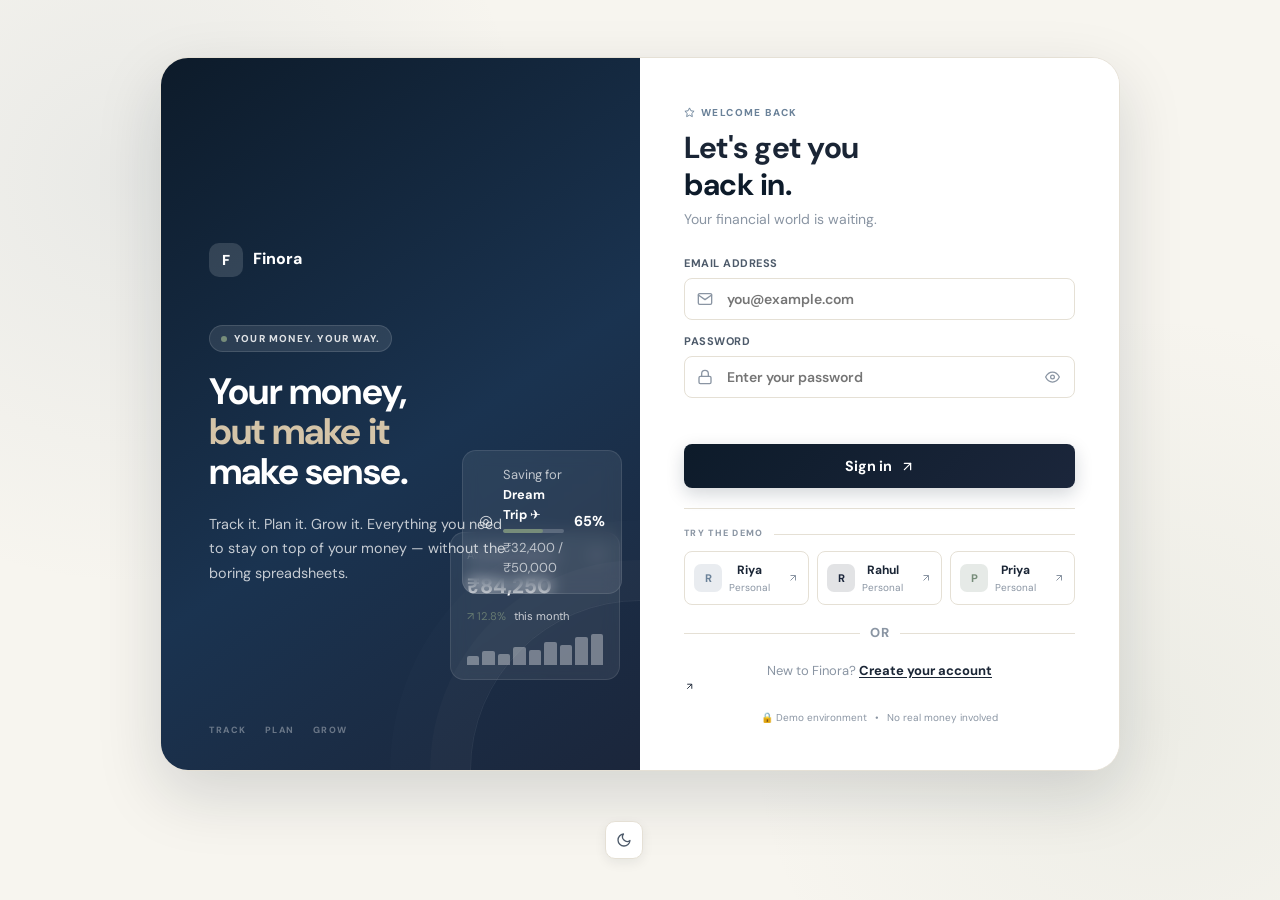
==== commit a292c594: "Redesign banking finance frontend UI" ====
--- a/accounts.html
+++ b/accounts.html
@@ -1,34 +1,89 @@
 <!doctype html>
-<html lang="en"><head>
-<meta charset="utf-8"><meta name="viewport" content="width=device-width,initial-scale=1">
-<title>Accounts — Finora</title><link rel="stylesheet" href="css/style.css">
-</head><body data-page="accounts">
+<html lang="en">
+<head>
+  <meta charset="utf-8">
+  <meta name="viewport" content="width=device-width,initial-scale=1">
+  <meta name="theme-color" content="#0D1B2A">
+  <title>Accounts — Finora</title>
+  <link rel="preconnect" href="https://fonts.googleapis.com">
+  <link rel="preconnect" href="https://fonts.gstatic.com" crossorigin>
+  <link rel="stylesheet" href="css/variables.css">
+  <link rel="stylesheet" href="css/base.css">
+  <link rel="stylesheet" href="css/typography.css">
+  <link rel="stylesheet" href="css/layout.css">
+  <link rel="stylesheet" href="css/components.css">
+  <link rel="stylesheet" href="css/animations.css">
+  <link rel="stylesheet" href="css/accounts.css">
+  <link rel="stylesheet" href="css/responsive.css">
+  <link rel="stylesheet" href="css/darkmode.css">
+  <script>
+    (function(){
+      document.documentElement.setAttribute('data-theme', localStorage.getItem('finora_theme') || 'light');
+      if (localStorage.getItem('finora_hide_balance') === 'true') {
+        document.documentElement.setAttribute('data-hide-balance', 'true');
+      }
+    })();
+  </script>
+</head>
+<body data-page="accounts">
+
 <div class="app">
-<aside class="sidebar" id="sidebar">
-  <div class="brand"><span class="logo">F</span> Finora</div>
-  <div class="side-title">MAIN MENU</div>
-  <nav>
-    <a data-page-link="dashboard" href="dashboard.html">⌂ <span>Dashboard</span></a>
-    <a data-page-link="accounts" href="accounts.html">▣ <span>Accounts</span></a>
-    <a data-page-link="transactions" href="transactions.html">↔ <span>Transactions</span></a>
-    <a data-page-link="income" href="income.html">↗ <span>Income</span></a>
-    <a data-page-link="expenses" href="expenses.html">↘ <span>Expenses</span></a>
-    <a data-page-link="budgets" href="budgets.html">▤ <span>Budgets</span></a>
-    <a data-page-link="savings" href="savings.html">◎ <span>Savings Goals</span></a>
-    <a data-page-link="analytics" href="analytics.html">◔ <span>Analytics</span></a>
-    <a data-page-link="profile" href="profile.html">⚙ <span>Profile</span></a>
-  </nav>
-  <button class="logout" id="logout">↪ <span>Logout</span></button>
-</aside>
-<div class="overlay" id="overlay"></div>
-<main class="main">
-<header class="topbar">
-  <button class="menu" id="menu">☰</button>
-  <div><div class="eyebrow">FINORA FINANCE</div><h1>Accounts</h1><p class="muted">Smart, simple money management.</p></div>
-  <div class="top-right"><button class="icon-btn">⌕</button><button class="icon-btn">♧</button><a class="avatar" id="avatar" href="profile.html">U</a></div>
-</header>
-<section id="content" class="content"></section>
-</main></div>
-<div id="modal"></div><div id="toast"></div>
+
+  <aside class="sidebar" id="sidebar" aria-label="Main navigation">
+    <div class="brand"><span class="logo">F</span><span>Finora</span></div>
+    <div class="side-title">MAIN MENU</div>
+    <nav aria-label="Main navigation">
+      <a data-page-link="dashboard" href="dashboard.html" aria-label="Dashboard" title="Dashboard"><svg viewBox="0 0 24 24" fill="none" stroke="currentColor" stroke-width="2" stroke-linecap="round" stroke-linejoin="round" width="17" height="17" aria-hidden="true"><rect x="3" y="3" width="7" height="7" rx="1"/><rect x="14" y="3" width="7" height="7" rx="1"/><rect x="3" y="14" width="7" height="7" rx="1"/><rect x="14" y="14" width="7" height="7" rx="1"/></svg><span>Dashboard</span></a>
+      <a data-page-link="accounts" href="accounts.html" aria-label="Accounts" title="Accounts"><svg viewBox="0 0 24 24" fill="none" stroke="currentColor" stroke-width="2" stroke-linecap="round" stroke-linejoin="round" width="17" height="17" aria-hidden="true"><rect x="2" y="5" width="20" height="14" rx="2"/><path d="M2 10h20"/></svg><span>Accounts</span></a>
+      <a data-page-link="transactions" href="transactions.html" aria-label="Transactions" title="Transactions"><svg viewBox="0 0 24 24" fill="none" stroke="currentColor" stroke-width="2" stroke-linecap="round" stroke-linejoin="round" width="17" height="17" aria-hidden="true"><path d="M7 16V4m0 0L3 8m4-4 4 4M17 8v12m0 0 4-4m-4 4-4-4"/></svg><span>Transactions</span></a>
+      <a data-page-link="income" href="income.html" aria-label="Income" title="Income"><svg viewBox="0 0 24 24" fill="none" stroke="currentColor" stroke-width="2" stroke-linecap="round" stroke-linejoin="round" width="17" height="17" aria-hidden="true"><path d="M12 19V5M5 12l7-7 7 7"/></svg><span>Income</span></a>
+      <a data-page-link="expenses" href="expenses.html" aria-label="Expenses" title="Expenses"><svg viewBox="0 0 24 24" fill="none" stroke="currentColor" stroke-width="2" stroke-linecap="round" stroke-linejoin="round" width="17" height="17" aria-hidden="true"><path d="M12 5v14M5 12l7 7 7-7"/></svg><span>Expenses</span></a>
+      <a data-page-link="budgets" href="budgets.html" aria-label="Budgets" title="Budgets"><svg viewBox="0 0 24 24" fill="none" stroke="currentColor" stroke-width="2" stroke-linecap="round" stroke-linejoin="round" width="17" height="17" aria-hidden="true"><line x1="8" y1="6" x2="21" y2="6"/><line x1="8" y1="12" x2="21" y2="12"/><line x1="8" y1="18" x2="21" y2="18"/><line x1="3" y1="6" x2="3.01" y2="6"/><line x1="3" y1="12" x2="3.01" y2="12"/><line x1="3" y1="18" x2="3.01" y2="18"/></svg><span>Budgets</span></a>
+      <a data-page-link="savings" href="savings.html" aria-label="Savings Goals" title="Savings Goals"><svg viewBox="0 0 24 24" fill="none" stroke="currentColor" stroke-width="2" stroke-linecap="round" stroke-linejoin="round" width="17" height="17" aria-hidden="true"><path d="M19 14c1.49-1.46 3-3.21 3-5.5A5.5 5.5 0 0 0 16.5 3c-1.76 0-3 .5-4.5 2-1.5-1.5-2.74-2-4.5-2A5.5 5.5 0 0 0 2 8.5c0 2.3 1.5 4.05 3 5.5l7 7Z"/></svg><span>Savings Goals</span></a>
+      <a data-page-link="analytics" href="analytics.html" aria-label="Analytics" title="Analytics"><svg viewBox="0 0 24 24" fill="none" stroke="currentColor" stroke-width="2" stroke-linecap="round" stroke-linejoin="round" width="17" height="17" aria-hidden="true"><path d="M3 3v18h18"/><path d="m19 9-5 5-4-4-5 5"/></svg><span>Analytics</span></a>
+      <a data-page-link="profile" href="profile.html" aria-label="Profile" title="Profile"><svg viewBox="0 0 24 24" fill="none" stroke="currentColor" stroke-width="2" stroke-linecap="round" stroke-linejoin="round" width="17" height="17" aria-hidden="true"><path d="M20 21v-2a4 4 0 0 0-4-4H8a4 4 0 0 0-4 4v2"/><circle cx="12" cy="7" r="4"/></svg><span>Profile</span></a>
+    </nav>
+    <button class="logout" id="logout" type="button" aria-label="Log out" title="Log out"><svg viewBox="0 0 24 24" fill="none" stroke="currentColor" stroke-width="2" stroke-linecap="round" stroke-linejoin="round" width="17" height="17" aria-hidden="true"><path d="M9 21H5a2 2 0 0 1-2-2V5a2 2 0 0 1 2-2h4"/><polyline points="16 17 21 12 16 7"/><line x1="21" y1="12" x2="9" y2="12"/></svg><span>Logout</span></button>
+  </aside>
+
+  <!-- Mobile overlay -->
+  <div class="overlay" id="overlay" aria-hidden="true"></div>
+
+  <main class="main">
+  <header class="topbar">
+    <button class="menu" id="menu" type="button" aria-label="Open navigation menu" title="Open menu"><svg viewBox="0 0 24 24" fill="none" stroke="currentColor" stroke-width="2" stroke-linecap="round" stroke-linejoin="round" width="17" height="17" aria-hidden="true"><line x1="3" y1="12" x2="21" y2="12"/><line x1="3" y1="6" x2="21" y2="6"/><line x1="3" y1="18" x2="21" y2="18"/></svg></button>
+    <div>
+      <div class="eyebrow">FINORA FINANCE</div>
+      <h1>Accounts</h1>
+      <p class="muted">View and manage your accounts.</p>
+    </div>
+    <div class="top-right" id="topRight">
+      <button class="icon-btn" id="eyeBtn" type="button" aria-label="Hide balances" title="Toggle balance visibility"><svg id="eyeIconSvg" viewBox="0 0 24 24" fill="none" stroke="currentColor" stroke-width="2" stroke-linecap="round" stroke-linejoin="round" width="16" height="16" aria-hidden="true"><path d="M1 12s4-8 11-8 11 8 11 8-4 8-11 8-11-8-11-8z"/><circle cx="12" cy="12" r="3"/></svg></button>
+      <button class="icon-btn" id="searchBtn" type="button" aria-label="Search transactions and accounts" title="Search"><svg viewBox="0 0 24 24" fill="none" stroke="currentColor" stroke-width="2" stroke-linecap="round" stroke-linejoin="round" width="16" height="16" aria-hidden="true"><circle cx="11" cy="11" r="8"/><line x1="21" y1="21" x2="16.65" y2="16.65"/></svg></button>
+      <button class="icon-btn" id="notifBtn" type="button" aria-label="View notifications" title="Notifications" style="position:relative"><svg viewBox="0 0 24 24" fill="none" stroke="currentColor" stroke-width="2" stroke-linecap="round" stroke-linejoin="round" width="16" height="16" aria-hidden="true"><path d="M18 8A6 6 0 0 0 6 8c0 7-3 9-3 9h18s-3-2-3-9"/><path d="M13.73 21a2 2 0 0 1-3.46 0"/></svg><span class="notification-dot"></span></button>
+      <a class="avatar" id="avatar" href="profile.html" aria-label="Open user profile" title="Profile">U</a>
+    </div>
+  </header>
+    <section id="content" class="content" aria-live="polite"></section>
+  </main>
+
+</div>
+
+<!-- Search popover -->
+<div id="searchPopover" class="search-popover hidden" role="dialog" aria-label="Search popover">
+  <input id="globalSearch" class="input" placeholder="Search transactions, accounts..." aria-label="Search transactions and accounts" autocomplete="off">
+  <div id="searchResults" class="search-results-list"></div>
+</div>
+
+<!-- Notification popover -->
+<div id="notifPopover" class="notification-popover hidden" role="dialog" aria-label="Notifications popover">
+  <div style="font-weight:700;font-size:.85rem;margin-bottom:8px;color:var(--text)">Notifications</div>
+  <div id="notifList" class="notification-list"></div>
+</div>
+
+<div id="modal" aria-live="assertive"></div>
+<div id="toast"  aria-live="polite"></div>
+
 <script src="js/app.js"></script>
-</body></html>+</body>
+</html>
--- a/css/variables.css
+++ b/css/variables.css
@@ -0,0 +1,112 @@
+/* =========================================================
+   FINORA — CSS VARIABLES
+   Premium Fintech Design System
+   ========================================================= */
+
+:root {
+  /* ── Brand palette ────────────────────────────────────── */
+  --navy:       #0D1B2A;
+  --slate:      #1B263B;
+  --sage:       #778D7A;
+  --steel-blue: #6B8299;
+  --beige:      #D4C4A8;
+  --ivory:      #F7F5EF;
+
+  /* ── Semantic aliases ─────────────────────────────────── */
+  --primary:      var(--navy);
+  --primary-mid:  var(--slate);
+  --accent:       var(--sage);
+  --interactive:  var(--steel-blue);
+
+  /* ── Light-mode surfaces ──────────────────────────────── */
+  --bg:          var(--ivory);
+  --surface:     #FFFFFF;
+  --surface-alt: #F2F0EA;
+  --border:      #E5E0D5;
+  --border-focus: var(--steel-blue);
+
+  /* ── Light-mode text ──────────────────────────────────── */
+  --text:    #1A2535;
+  --text-2:  #4D5A6A;
+  --text-3:  #8A95A3;
+
+  /* ── Semantic colours ─────────────────────────────────── */
+  --pos:    #4A7D62;
+  --neg:    #A85550;
+  --warn:   #9A7840;
+  --info:   var(--steel-blue);
+
+  /* ── Shadows ──────────────────────────────────────────── */
+  --shadow-xs:  0 1px 3px rgba(13,27,42,.06);
+  --shadow-sm:  0 4px 12px rgba(13,27,42,.07);
+  --shadow:     0 8px 24px rgba(13,27,42,.09);
+  --shadow-lg:  0 16px 40px rgba(13,27,42,.12);
+  --shadow-xl:  0 24px 64px rgba(13,27,42,.15);
+
+  /* ── Radii ────────────────────────────────────────────── */
+  --radius-sm: 8px;
+  --radius:    14px;
+  --radius-lg: 20px;
+  --radius-xl: 28px;
+
+  /* ── Spacing ──────────────────────────────────────────── */
+  --space-1: 4px;
+  --space-2: 8px;
+  --space-3: 12px;
+  --space-4: 16px;
+  --space-5: 20px;
+  --space-6: 24px;
+  --space-8: 32px;
+  --space-10: 40px;
+
+  /* ── Sidebar ──────────────────────────────────────────── */
+  --sidebar-w: 240px;
+  --sidebar-bg: linear-gradient(170deg, var(--navy) 0%, #162335 100%);
+  --sidebar-text: rgba(247,245,239,.65);
+  --sidebar-text-active: #FFFFFF;
+  --sidebar-active-bg: rgba(119,141,122,.18);
+  --sidebar-active-border: var(--sage);
+
+  /* ── Topbar ───────────────────────────────────────────── */
+  --topbar-bg: rgba(247,245,239,.92);
+  --topbar-border: rgba(229,224,213,.7);
+
+  /* ── Transitions ──────────────────────────────────────── */
+  --ease: cubic-bezier(.22,.68,0,1.1);
+  --t-fast:   .15s ease;
+  --t-normal: .22s ease;
+  --t-slow:   .35s ease;
+}
+
+/* ── Dark mode overrides ────────────────────────────────── */
+[data-theme="dark"] {
+  --bg:          #0A1220;
+  --surface:     #111C2D;
+  --surface-alt: #162336;
+  --border:      #243347;
+  --border-focus: var(--steel-blue);
+
+  --text:   #EDF1F6;
+  --text-2: #9BAABB;
+  --text-3: #5F7080;
+
+  --shadow-xs:  0 1px 3px rgba(0,0,0,.18);
+  --shadow-sm:  0 4px 12px rgba(0,0,0,.22);
+  --shadow:     0 8px 24px rgba(0,0,0,.28);
+  --shadow-lg:  0 16px 40px rgba(0,0,0,.34);
+  --shadow-xl:  0 24px 64px rgba(0,0,0,.40);
+
+  --topbar-bg:     rgba(10,18,32,.92);
+  --topbar-border: rgba(36,51,71,.8);
+
+  --sidebar-bg: linear-gradient(170deg, #07101B 0%, var(--navy) 100%);
+}
+
+/* ── Reduced-motion safety ──────────────────────────────── */
+@media (prefers-reduced-motion: reduce) {
+  *, *::before, *::after {
+    animation-duration: .01ms !important;
+    animation-iteration-count: 1 !important;
+    transition-duration: .01ms !important;
+  }
+}
--- a/css/base.css
+++ b/css/base.css
@@ -0,0 +1,52 @@
+/* =========================================================
+   FINORA — BASE RESET & ROOT STYLES
+   ========================================================= */
+
+*, *::before, *::after { box-sizing: border-box; }
+
+html {
+  scroll-behavior: smooth;
+  -webkit-text-size-adjust: 100%;
+}
+
+body {
+  margin: 0;
+  background: var(--bg);
+  color: var(--text);
+  -webkit-font-smoothing: antialiased;
+  -moz-osx-font-smoothing: grayscale;
+}
+
+a {
+  color: inherit;
+  text-decoration: none;
+}
+
+button, input, select, textarea {
+  font: inherit;
+}
+
+button { cursor: pointer; }
+
+img, svg { max-width: 100%; display: block; }
+
+ul, ol { list-style: none; margin: 0; padding: 0; }
+
+/* ── Utility helpers ────────────────────────────────────── */
+.hidden { display: none !important; }
+.sr-only {
+  position: absolute; width: 1px; height: 1px;
+  padding: 0; margin: -1px; overflow: hidden;
+  clip: rect(0,0,0,0); white-space: nowrap; border: 0;
+}
+.muted { color: var(--text-3); }
+.pos   { color: var(--pos); font-weight: 600; font-variant-numeric: tabular-nums; }
+.neg   { color: var(--neg); font-weight: 600; font-variant-numeric: tabular-nums; }
+.full  { width: 100%; }
+.center { justify-content: center; }
+.empty {
+  padding: 40px;
+  text-align: center;
+  color: var(--text-3);
+  font-size: .875rem;
+}
--- a/css/typography.css
+++ b/css/typography.css
@@ -0,0 +1,70 @@
+/* =========================================================
+   FINORA — TYPOGRAPHY
+   DM Sans only. Tabular numerals for financial figures.
+   ========================================================= */
+
+@import url('https://fonts.googleapis.com/css2?family=DM+Sans:ital,opsz,wght@0,9..40,300;0,9..40,400;0,9..40,500;0,9..40,600;0,9..40,700;0,9..40,800;1,9..40,400&display=swap');
+
+body {
+  font-family: 'DM Sans', system-ui, -apple-system, sans-serif;
+  font-size: 15px;
+  line-height: 1.55;
+  font-weight: 400;
+}
+
+/* ── Headings ───────────────────────────────────────────── */
+h1, h2, h3, h4, h5, h6 {
+  margin: 0;
+  font-weight: 700;
+  letter-spacing: -.3px;
+  line-height: 1.2;
+  color: var(--text);
+}
+
+h1 { font-size: clamp(1.5rem, 3vw, 2rem); letter-spacing: -.5px; }
+h2 { font-size: clamp(1.1rem, 2vw, 1.35rem); }
+h3 { font-size: 1.05rem; }
+
+/* ── Body copy ──────────────────────────────────────────── */
+p { margin: 0; }
+small { font-size: .8125rem; }
+b, strong { font-weight: 700; }
+
+/* ── Eyebrow / label ────────────────────────────────────── */
+.eyebrow {
+  font-size: .625rem;
+  font-weight: 800;
+  letter-spacing: 1.4px;
+  text-transform: uppercase;
+  color: var(--steel-blue);
+}
+
+/* ── Monospaced / tabular numbers ───────────────────────── */
+.tabular,
+[data-count],
+.stat h2,
+.balance,
+.bank-card h2,
+.amount,
+.pos,
+.neg {
+  font-variant-numeric: tabular-nums;
+  letter-spacing: -.3px;
+}
+
+/* ── Form labels ────────────────────────────────────────── */
+label {
+  display: grid;
+  gap: 6px;
+  color: var(--text-2);
+  font-size: .75rem;
+  font-weight: 600;
+}
+
+/* ── Links in text ──────────────────────────────────────── */
+.link {
+  color: var(--slate);
+  font-weight: 600;
+  text-decoration: underline;
+  text-underline-offset: 2px;
+}
--- a/css/layout.css
+++ b/css/layout.css
@@ -0,0 +1,328 @@
+/* =========================================================
+   FINORA — LAYOUT (app shell, sidebar, topbar, content)
+   ========================================================= */
+
+/* ── App shell ──────────────────────────────────────────── */
+.app {
+  min-height: 100vh;
+  display: flex;
+}
+
+/* ── Sidebar ────────────────────────────────────────────── */
+.sidebar {
+  position: fixed;
+  left: 0; top: 0; bottom: 0;
+  width: var(--sidebar-w);
+  padding: 20px 12px;
+  background: var(--sidebar-bg);
+  border-right: 1px solid rgba(255,255,255,.05);
+  display: flex;
+  flex-direction: column;
+  z-index: 30;
+  transition: transform var(--t-slow);
+}
+
+/* Brand */
+.brand {
+  display: flex;
+  align-items: center;
+  gap: 10px;
+  padding: 4px 8px 28px;
+  color: #fff;
+  font-size: 1.1rem;
+  font-weight: 800;
+  letter-spacing: -.25px;
+}
+
+.logo {
+  width: 34px; height: 34px;
+  border-radius: 10px;
+  display: grid; place-items: center;
+  background: linear-gradient(135deg, var(--sage), var(--steel-blue));
+  color: #fff;
+  font-weight: 900;
+  font-size: .95rem;
+  flex-shrink: 0;
+}
+
+/* Nav section label */
+.side-title {
+  padding: 0 10px 8px;
+  color: rgba(247,245,239,.32);
+  font-size: .5625rem;
+  font-weight: 800;
+  letter-spacing: 1.4px;
+  text-transform: uppercase;
+}
+
+/* Nav links */
+.sidebar nav {
+  display: grid;
+  gap: 3px;
+}
+
+.sidebar nav a,
+.logout {
+  display: flex;
+  align-items: center;
+  gap: 11px;
+  padding: 10px 11px;
+  border: 0;
+  border-radius: 10px;
+  background: transparent;
+  color: var(--sidebar-text);
+  font-size: .875rem;
+  font-weight: 500;
+  text-align: left;
+  width: 100%;
+  transition: color var(--t-fast), background var(--t-fast), transform var(--t-fast);
+  position: relative;
+}
+
+.sidebar nav a svg,
+.logout svg {
+  width: 16px; height: 16px;
+  flex-shrink: 0;
+  stroke-width: 2;
+  opacity: .75;
+  transition: opacity var(--t-fast);
+}
+
+.sidebar nav a:hover,
+.logout:hover {
+  color: var(--sidebar-text-active);
+  background: rgba(255,255,255,.07);
+  transform: translateX(2px);
+}
+
+.sidebar nav a:hover svg,
+.logout:hover svg {
+  opacity: 1;
+}
+
+.sidebar nav a.active {
+  color: var(--sidebar-text-active);
+  background: var(--sidebar-active-bg);
+  font-weight: 600;
+  box-shadow: inset 3px 0 0 var(--sidebar-active-border);
+}
+
+.sidebar nav a.active svg {
+  opacity: 1;
+}
+
+/* Logout button at bottom */
+.logout {
+  margin-top: auto;
+  color: rgba(247,245,239,.5);
+}
+
+/* ── Mobile overlay ─────────────────────────────────────── */
+.overlay {
+  display: none;
+  position: fixed;
+  inset: 0;
+  z-index: 25;
+  background: rgba(0,0,0,.4);
+  backdrop-filter: blur(2px);
+}
+.overlay.show { display: block; }
+
+/* ── Main area ──────────────────────────────────────────── */
+.main {
+  flex: 1;
+  min-width: 0;
+  margin-left: var(--sidebar-w);
+  display: flex;
+  flex-direction: column;
+}
+
+/* ── Topbar ─────────────────────────────────────────────── */
+.topbar {
+  height: 72px;
+  padding: 0 28px;
+  display: flex;
+  align-items: center;
+  justify-content: space-between;
+  gap: 12px;
+  position: sticky;
+  top: 0;
+  z-index: 20;
+  background: var(--topbar-bg);
+  backdrop-filter: blur(16px);
+  border-bottom: 1px solid var(--topbar-border);
+  transition: background var(--t-slow), border-color var(--t-slow);
+}
+
+.topbar h1 {
+  font-size: 1.1rem;
+  letter-spacing: -.3px;
+  margin: 2px 0;
+}
+
+.topbar p {
+  margin: 0;
+  font-size: .75rem;
+  color: var(--text-3);
+}
+
+/* Top-right icon cluster */
+.top-right {
+  display: flex;
+  align-items: center;
+  gap: 7px;
+}
+
+.icon-btn,
+.avatar,
+.menu {
+  width: 38px; height: 38px;
+  border: 1px solid var(--border);
+  border-radius: 10px;
+  background: var(--surface);
+  display: grid;
+  place-items: center;
+  color: var(--text-2);
+  transition: transform var(--t-fast), box-shadow var(--t-fast), border-color var(--t-fast);
+  position: relative;
+}
+
+.icon-btn svg, .avatar svg, .menu svg {
+  width: 16px; height: 16px;
+  stroke-width: 2;
+}
+
+.icon-btn:hover, .avatar:hover, .menu:hover {
+  transform: translateY(-1px);
+  box-shadow: var(--shadow-sm);
+  border-color: var(--border-focus);
+}
+
+.avatar {
+  background: linear-gradient(135deg, var(--surface-alt), var(--border));
+  color: var(--navy);
+  font-weight: 800;
+  font-size: .8rem;
+  letter-spacing: -.5px;
+  text-decoration: none;
+}
+
+.menu { display: none; }
+
+/* Theme toggle */
+.theme-toggle {
+  width: 38px; height: 38px;
+  border: 1px solid var(--border);
+  border-radius: 10px;
+  background: var(--surface);
+  display: grid;
+  place-items: center;
+  color: var(--text-2);
+  transition: transform var(--t-fast), box-shadow var(--t-fast), border-color var(--t-fast);
+}
+
+.theme-toggle svg {
+  width: 16px; height: 16px;
+  stroke-width: 2;
+}
+
+.theme-toggle:hover {
+  transform: translateY(-1px);
+  box-shadow: var(--shadow-sm);
+  border-color: var(--border-focus);
+}
+
+/* Auth-page theme toggle */
+.auth-theme-toggle {
+  position: fixed;
+  top: 16px; right: 16px;
+  z-index: 100;
+  width: 38px; height: 38px;
+  border: 1px solid var(--border);
+  border-radius: 10px;
+  background: var(--surface);
+  display: grid;
+  place-items: center;
+  color: var(--text-2);
+  box-shadow: var(--shadow-sm);
+}
+
+/* ── Notification dot ───────────────────────────────────── */
+.notification-dot {
+  position: absolute;
+  top: 7px; right: 7px;
+  width: 6px; height: 6px;
+  border-radius: 50%;
+  background: var(--neg);
+  border: 1.5px solid var(--surface);
+}
+
+/* ── Content area ───────────────────────────────────────── */
+.content {
+  max-width: 1480px;
+  margin: 0 auto;
+  padding: 20px 28px 56px;
+  flex: 1;
+}
+
+/* ── Grids ──────────────────────────────────────────────── */
+.grid  { display: grid; gap: 16px; }
+.stats { grid-template-columns: repeat(4, minmax(0,1fr)); }
+.two   { grid-template-columns: minmax(0,2fr) minmax(260px,1fr); }
+.three { grid-template-columns: repeat(3, minmax(0,1fr)); }
+.account-grid { grid-template-columns: repeat(3, minmax(0,1fr)); }
+.quick-grid   { grid-template-columns: repeat(2, minmax(0,1fr)); }
+
+/* ── Section headers ────────────────────────────────────── */
+.section-head {
+  display: flex;
+  align-items: center;
+  justify-content: space-between;
+  gap: 12px;
+  margin: 24px 0 12px;
+}
+
+.section-head h2 {
+  font-size: 1.05rem;
+  letter-spacing: -.2px;
+}
+
+.actions, .filters {
+  display: flex;
+  flex-wrap: wrap;
+  gap: 7px;
+}
+
+/* ── Landing page ───────────────────────────────────────── */
+.landing {
+  min-height: 100vh;
+  display: grid;
+  place-items: center;
+  padding: 32px 24px;
+  text-align: center;
+  background:
+    radial-gradient(circle at 75% 20%, rgba(107,130,153,.1), transparent 35%),
+    radial-gradient(circle at 25% 80%, rgba(119,141,122,.08), transparent 35%),
+    var(--bg);
+}
+
+.landing > div { max-width: 680px; }
+.landing h1 { font-size: clamp(2rem, 5vw, 3.2rem); margin: 20px 0 12px; }
+.landing p  { color: var(--text-2); font-size: 1.05rem; line-height: 1.7; }
+.landing small { display: block; margin-top: 16px; color: var(--text-3); font-size: .8rem; }
+
+/* ── Hide balance mode ──────────────────────────────────── */
+[data-hide-balance="true"] .stat h2,
+[data-hide-balance="true"] .bank-card h2,
+[data-hide-balance="true"] [data-count],
+[data-hide-balance="true"] .hero strong,
+[data-hide-balance="true"] .table td.pos,
+[data-hide-balance="true"] .table td.neg,
+[data-hide-balance="true"] .spending-row b,
+[data-hide-balance="true"] .goal-item h2,
+[data-hide-balance="true"] .mask-balance {
+  filter: blur(8px);
+  user-select: none;
+  transition: filter .2s ease;
+}
+
--- a/css/components.css
+++ b/css/components.css
@@ -0,0 +1,356 @@
+/* =========================================================
+   FINORA — COMPONENTS
+   Shared components: Cards, buttons, forms, tables, modals, toasts, etc.
+   ========================================================= */
+
+/* ── Base Cards ─────────────────────────────────────────── */
+.card {
+  position: relative;
+  overflow: hidden;
+  padding: 20px;
+  background: var(--surface);
+  border: 1px solid var(--border);
+  border-radius: var(--radius);
+  box-shadow: var(--shadow-sm);
+  transition: transform var(--t-normal), box-shadow var(--t-normal), border-color var(--t-normal);
+}
+
+.card:hover {
+  transform: translateY(-2px);
+  box-shadow: var(--shadow);
+  border-color: color-mix(in srgb, var(--border) 60%, var(--steel-blue) 40%);
+}
+
+/* ── Stat cards ─────────────────────────────────────────── */
+.stat { min-height: 148px; }
+
+.stat-icon {
+  width: 38px; height: 38px;
+  margin-bottom: 14px;
+  display: grid;
+  place-items: center;
+  border-radius: 10px;
+  background: var(--surface-alt);
+  color: var(--steel-blue);
+}
+
+.stat-icon svg { width: 18px; height: 18px; stroke-width: 2; }
+
+.stat small { color: var(--text-3); font-size: .75rem; }
+
+.stat h2 {
+  margin: 6px 0 4px;
+  font-size: 1.5rem;
+  letter-spacing: -.5px;
+  font-variant-numeric: tabular-nums;
+}
+
+/* ── Hero banner ────────────────────────────────────────── */
+.hero {
+  position: relative;
+  overflow: hidden;
+  padding: 24px 28px;
+  border-radius: var(--radius-lg);
+  color: #fff;
+  background: linear-gradient(135deg, var(--navy) 0%, var(--slate) 50%, #24405A 100%);
+  border: 1px solid rgba(255,255,255,.06);
+  box-shadow: var(--shadow-lg);
+}
+
+.hero::after {
+  content: "";
+  position: absolute;
+  width: 260px; height: 260px;
+  right: -120px; top: -130px;
+  border: 1px solid rgba(255,255,255,.08);
+  border-radius: 50%;
+  box-shadow: 0 0 0 30px rgba(255,255,255,.025);
+  pointer-events: none;
+}
+
+.hero .eyebrow { color: var(--beige); }
+.hero h2 { margin: 6px 0; font-size: 1.6rem; letter-spacing: -.5px; color: var(--ivory); }
+.hero p  { color: rgba(247,245,239,.7); max-width: 580px; }
+
+/* ── Buttons ────────────────────────────────────────────── */
+.btn {
+  display: inline-flex;
+  align-items: center;
+  justify-content: center;
+  gap: 6px;
+  padding: 10px 16px;
+  border: 0;
+  border-radius: var(--radius-sm);
+  font-weight: 600;
+  font-size: .875rem;
+  transition: transform var(--t-fast), box-shadow var(--t-fast), background var(--t-fast);
+  cursor: pointer;
+  white-space: nowrap;
+}
+
+.btn svg { width: 15px; height: 15px; stroke-width: 2; flex-shrink: 0; }
+
+.btn:hover  { transform: translateY(-1px); }
+.btn:active { transform: translateY(0) scale(.98); }
+
+.btn.primary {
+  color: #fff;
+  background: linear-gradient(135deg, var(--navy), var(--slate));
+  box-shadow: 0 4px 14px rgba(13,27,42,.2);
+}
+
+.btn.primary:hover { box-shadow: 0 6px 20px rgba(13,27,42,.28); }
+
+.btn.secondary {
+  color: var(--text-2);
+  background: var(--surface-alt);
+  border: 1px solid var(--border);
+}
+
+.btn.secondary:hover { border-color: var(--border-focus); background: var(--surface); }
+
+.btn.danger {
+  color: var(--neg);
+  background: color-mix(in srgb, transparent 85%, var(--neg));
+}
+
+.btn.danger:hover { background: color-mix(in srgb, transparent 75%, var(--neg)); }
+
+.btn.small { padding: 7px 11px; font-size: .75rem; }
+.btn.small svg { width: 13px; height: 13px; }
+
+/* ── Tables ─────────────────────────────────────────────── */
+.table-wrap {
+  overflow-x: auto;
+  border-radius: var(--radius-sm);
+  -webkit-overflow-scrolling: touch;
+}
+
+.table {
+  width: 100%;
+  border-collapse: collapse;
+  min-width: 480px;
+}
+
+.table th,
+.table td {
+  padding: 11px 10px;
+  border-bottom: 1px solid var(--border);
+  text-align: left;
+  white-space: nowrap;
+  font-size: .8125rem;
+}
+
+.table th {
+  color: var(--text-3);
+  font-size: .625rem;
+  font-weight: 700;
+  text-transform: uppercase;
+  letter-spacing: .7px;
+}
+
+.table tbody tr { transition: background var(--t-fast); }
+.table tbody tr:hover { background: var(--surface-alt); }
+.table tbody tr:last-child td { border-bottom: 0; }
+
+.pill {
+  display: inline-flex;
+  align-items: center;
+  padding: 3px 8px;
+  border-radius: 99px;
+  background: color-mix(in srgb, transparent 85%, var(--pos));
+  color: var(--pos);
+  font-size: .6875rem;
+  font-weight: 600;
+  line-height: 1.4;
+}
+
+/* ── Progress bars ──────────────────────────────────────── */
+.progress {
+  height: 7px;
+  margin-top: 9px;
+  overflow: hidden;
+  background: var(--surface-alt);
+  border-radius: 20px;
+}
+
+.progress span {
+  display: block;
+  height: 100%;
+  border-radius: 20px;
+  background: linear-gradient(90deg, var(--steel-blue), var(--sage));
+  transition: width .6s var(--ease);
+}
+
+/* ── Quick actions ──────────────────────────────────────── */
+.quick {
+  display: flex;
+  flex-direction: column;
+  align-items: flex-start;
+  gap: 4px;
+  padding: 16px;
+  border: 1px solid var(--border);
+  border-radius: var(--radius);
+  background: var(--surface);
+  text-align: left;
+  transition: transform var(--t-normal), box-shadow var(--t-normal), border-color var(--t-normal);
+  cursor: pointer;
+}
+
+.quick:hover {
+  transform: translateY(-2px);
+  box-shadow: var(--shadow);
+  border-color: color-mix(in srgb, var(--border) 50%, var(--steel-blue) 50%);
+}
+
+.quick .qi {
+  width: 36px; height: 36px;
+  border-radius: 9px;
+  display: grid;
+  place-items: center;
+  background: var(--surface-alt);
+  color: var(--steel-blue);
+  margin-bottom: 6px;
+}
+
+.quick .qi svg { width: 17px; height: 17px; stroke-width: 2; }
+.quick strong  { font-size: .9rem; color: var(--text); }
+.quick small   { font-size: .75rem; color: var(--text-3); }
+
+/* ── Forms ──────────────────────────────────────────────── */
+.input, .select, textarea.input {
+  width: 100%;
+  padding: 10px 13px;
+  border: 1px solid var(--border);
+  border-radius: var(--radius-sm);
+  background: var(--surface);
+  color: var(--text);
+  outline: none;
+  transition: border-color var(--t-fast), box-shadow var(--t-fast);
+  font-size: .875rem;
+}
+
+.input:focus, .select:focus, textarea.input:focus {
+  border-color: var(--border-focus);
+  box-shadow: 0 0 0 3px rgba(107,130,153,.12);
+}
+
+.form      { display: grid; gap: 13px; }
+.form-grid {
+  display: grid;
+  grid-template-columns: repeat(2, minmax(0,1fr));
+  gap: 13px;
+}
+.full-col  { grid-column: 1 / -1; }
+
+/* ── Modal ──────────────────────────────────────────────── */
+.modal-bg {
+  position: fixed;
+  inset: 0;
+  z-index: 60;
+  display: grid;
+  place-items: center;
+  padding: 20px;
+  background: rgba(10,18,32,.55);
+  backdrop-filter: blur(4px);
+  animation: fadein .2s ease;
+}
+
+.modal {
+  width: min(540px, 100%);
+  padding: 24px;
+  background: var(--surface);
+  border: 1px solid var(--border);
+  border-radius: var(--radius-lg);
+  box-shadow: var(--shadow-xl);
+  animation: scalein .22s var(--ease);
+}
+
+.modal-head {
+  display: flex;
+  align-items: center;
+  justify-content: space-between;
+  margin-bottom: 18px;
+}
+
+.modal-head h2 { font-size: 1.1rem; }
+
+.close {
+  width: 32px; height: 32px;
+  border: 1px solid var(--border);
+  border-radius: 8px;
+  background: var(--surface-alt);
+  color: var(--text-2);
+  display: grid;
+  place-items: center;
+  font-size: 1.1rem;
+  transition: background var(--t-fast);
+}
+
+.close:hover { background: var(--border); }
+
+/* ── Toast ──────────────────────────────────────────────── */
+.toast {
+  position: fixed;
+  right: 20px;
+  bottom: 20px;
+  z-index: 100;
+  padding: 12px 18px;
+  color: #fff;
+  background: var(--slate);
+  border-radius: 11px;
+  font-size: .875rem;
+  font-weight: 500;
+  box-shadow: var(--shadow-lg);
+  animation: slidein .25s var(--ease);
+}
+
+/* ── Popover (search / notifications) ───────────────────── */
+.search-popover,
+.notification-popover {
+  position: absolute;
+  top: 60px;
+  right: 0;
+  z-index: 50;
+  width: 320px;
+  padding: 16px;
+  background: var(--surface);
+  border: 1px solid var(--border);
+  border-radius: var(--radius);
+  box-shadow: var(--shadow-lg);
+  animation: scalein .18s var(--ease);
+}
+
+.search-results-list,
+.notification-list {
+  margin-top: 10px;
+  max-height: 220px;
+  overflow-y: auto;
+  display: grid;
+  gap: 8px;
+}
+
+.search-item,
+.notification-item {
+  padding: 8px 10px;
+  border-radius: var(--radius-sm);
+  background: var(--surface-alt);
+  font-size: .8rem;
+  color: var(--text);
+  display: flex;
+  flex-direction: column;
+  gap: 2px;
+  transition: background var(--t-fast);
+}
+
+.search-item:hover {
+  background: color-mix(in srgb, var(--surface-alt) 80%, var(--steel-blue) 20%);
+}
+
+.notification-item small {
+  color: var(--text-3);
+  font-size: .7rem;
+}
+
+/* ── Error text ─────────────────────────────────────────── */
+.error { min-height: 16px; color: var(--neg); font-size: .75rem; }
--- a/css/animations.css
+++ b/css/animations.css
@@ -0,0 +1,96 @@
+/* =========================================================
+   FINORA — ANIMATIONS
+   Subtle, purposeful. Respects prefers-reduced-motion.
+   ========================================================= */
+
+/* ── Keyframes ──────────────────────────────────────────── */
+@keyframes fadein {
+  from { opacity: 0; }
+  to   { opacity: 1; }
+}
+
+@keyframes scalein {
+  from { opacity: 0; transform: scale(.96) translateY(4px); }
+  to   { opacity: 1; transform: scale(1) translateY(0); }
+}
+
+@keyframes slidein {
+  from { opacity: 0; transform: translateY(10px); }
+  to   { opacity: 1; transform: translateY(0); }
+}
+
+@keyframes slideup {
+  from { opacity: 0; transform: translateY(16px); }
+  to   { opacity: 1; transform: translateY(0); }
+}
+
+@keyframes barrise {
+  from { transform: scaleY(0); transform-origin: bottom; }
+  to   { transform: scaleY(1); transform-origin: bottom; }
+}
+
+@keyframes progress-fill {
+  from { width: 0 !important; }
+}
+
+/* ── Page fade-in ───────────────────────────────────────── */
+.app,
+.auth-wrap,
+.auth-wrap,
+.landing > div {
+  animation: fadein .4s ease both;
+}
+
+/* Stagger content cards */
+.content > * {
+  animation: slideup .35s ease both;
+}
+
+.content > *:nth-child(1) { animation-delay: .05s; }
+.content > *:nth-child(2) { animation-delay: .10s; }
+.content > *:nth-child(3) { animation-delay: .15s; }
+.content > *:nth-child(4) { animation-delay: .18s; }
+.content > *:nth-child(5) { animation-delay: .21s; }
+
+/* ── Cash-flow bars ─────────────────────────────────────── */
+.cash-month {
+  animation: slideup .4s var(--ease) both;
+}
+
+.cash-month:nth-child(1) { animation-delay: .05s; }
+.cash-month:nth-child(2) { animation-delay: .10s; }
+.cash-month:nth-child(3) { animation-delay: .15s; }
+.cash-month:nth-child(4) { animation-delay: .20s; }
+.cash-month:nth-child(5) { animation-delay: .25s; }
+.cash-month:nth-child(6) { animation-delay: .30s; }
+
+/* ── Progress bars animate on load ─────────────────────── */
+.progress span { animation: progress-fill .7s var(--ease) both; }
+
+/* ── Sidebar link active indicator ─────────────────────── */
+.sidebar nav a.active::before {
+  content: "";
+  position: absolute;
+  left: 0; top: 50%;
+  transform: translateY(-50%);
+  width: 3px; height: 18px;
+  border-radius: 0 3px 3px 0;
+  background: var(--sage);
+}
+
+/* ── Modal ──────────────────────────────────────────────── */
+/* defined in components (animation: scalein) */
+
+/* ── Toast slide-in ─────────────────────────────────────── */
+/* defined in components (animation: slidein) */
+
+/* ── Sidebar transition on mobile ──────────────────────── */
+.sidebar {
+  transition: transform .3s cubic-bezier(.4,0,.2,1);
+}
+
+/* ── Button press ripple ────────────────────────────────── */
+.btn:active { transition-duration: .05s; }
+
+/* ── Icon button tooltip ────────────────────────────────── */
+[title] { position: relative; }
--- a/css/accounts.css
+++ b/css/accounts.css
@@ -0,0 +1,70 @@
+/* =========================================================
+   FINORA — ACCOUNTS STYLES
+   ========================================================= */
+
+.account-grid {
+  grid-template-columns: repeat(3, minmax(0, 1fr));
+}
+
+.bank-card {
+  min-height: 180px;
+  color: #fff;
+  border: 0;
+  background: linear-gradient(145deg, var(--navy), var(--slate));
+  padding: 22px;
+  display: flex;
+  flex-direction: column;
+  justify-content: space-between;
+}
+
+.bank-card:nth-child(2n) {
+  background: linear-gradient(145deg, var(--slate), var(--steel-blue));
+}
+
+.bank-card:nth-child(3n) {
+  background: linear-gradient(145deg, #2D4A3E, var(--sage));
+}
+
+.bank-card:hover {
+  border-color: transparent;
+}
+
+.bank-card::before {
+  content: "";
+  position: absolute;
+  width: 220px;
+  height: 220px;
+  right: -110px;
+  top: -120px;
+  border: 1px solid rgba(255,255,255,.12);
+  border-radius: 50%;
+  box-shadow: 0 0 0 25px rgba(255,255,255,.03);
+  pointer-events: none;
+}
+
+.bank-card h2 {
+  margin: 16px 0;
+  font-size: 1.55rem;
+  letter-spacing: -.5px;
+  color: #fff;
+  font-variant-numeric: tabular-nums;
+}
+
+.bank-card .muted {
+  color: rgba(255,255,255,.68);
+  font-size: .75rem;
+}
+
+.bank-bottom {
+  position: relative;
+  z-index: 2;
+  display: flex;
+  align-items: flex-end;
+  justify-content: space-between;
+}
+
+.bank-number {
+  letter-spacing: 2px;
+  font-size: .85rem;
+  font-family: inherit;
+}
--- a/css/responsive.css
+++ b/css/responsive.css
@@ -0,0 +1,115 @@
+/* =========================================================
+   FINORA — RESPONSIVE
+   Desktop ▶ Laptop ▶ Tablet ▶ Mobile
+   ========================================================= */
+
+/* ── 1200px: collapse wider grids ──────────────────────── */
+@media (max-width: 1200px) {
+  .stats        { grid-template-columns: repeat(2, minmax(0,1fr)); }
+  .account-grid { grid-template-columns: repeat(2, minmax(0,1fr)); }
+  .two          { grid-template-columns: 1fr; }
+  .three        { grid-template-columns: repeat(2, minmax(0,1fr)); }
+}
+
+/* ── 900px: sidebar collapses ───────────────────────────── */
+@media (max-width: 900px) {
+  :root { --sidebar-w: 220px; }
+
+  .sidebar {
+    transform: translateX(-105%);
+    box-shadow: none;
+  }
+
+  .sidebar.open {
+    transform: translateX(0);
+    box-shadow: var(--shadow-xl);
+  }
+
+  .main     { margin-left: 0 !important; }
+  .menu     { display: grid; }
+  .topbar   { padding: 0 16px; }
+  .content  { padding: 14px 16px 48px; }
+
+  .topbar p { display: none; }
+}
+
+/* ── 760px: single-column stacking ─────────────────────── */
+@media (max-width: 760px) {
+  .stats,
+  .account-grid,
+  .three,
+  .quick-grid { grid-template-columns: 1fr; }
+
+  .form-grid  { grid-template-columns: 1fr; }
+  .filter     { width: 100%; }
+
+  .topbar h1 { font-size: .95rem; }
+
+  /* Tables: scroll horizontally rather than breaking */
+  .table-wrap { border-radius: var(--radius-sm); }
+
+  /* Auth pages collapse to single-column */
+  .auth-wrap {
+    grid-template-columns: 1fr;
+    min-height: auto;
+    border-radius: var(--radius-lg);
+  }
+
+  .auth-showcase      { display: none; }
+  .auth-form-area     { padding: 32px 24px; }
+  .auth-form-inner    { padding: 0; }
+  .demo-users         { grid-template-columns: 1fr; }
+  .auth-page          { padding: 20px 14px; }
+
+  /* Cards slightly smaller */
+  .card  { padding: 16px; }
+  .hero  { padding: 20px; }
+  .hero h2 { font-size: 1.3rem; }
+
+  .section-head { flex-wrap: wrap; align-items: flex-start; }
+  .top-right .icon-btn:first-child { display: none; }
+}
+
+/* ── 480px: mobile fine-tuning ──────────────────────────── */
+@media (max-width: 480px) {
+  .content  { padding: 10px 12px 40px; }
+  .card     { padding: 14px; }
+
+  .auth-page {
+    padding: 14px 10px;
+    align-items: flex-start;
+  }
+
+  .auth-wrap { border-radius: var(--radius); }
+
+  .auth-form-area { padding: 24px 18px; }
+
+  .landing h1 { font-size: 2rem; }
+
+  /* Hide extra icon buttons on small phones */
+  .top-right .icon-btn { display: none; }
+
+  .stat h2 { font-size: 1.25rem; }
+
+  .topbar { height: 60px; }
+
+  .hero::after { display: none; }
+}
+
+/* ── Spending row stack on small ────────────────────────── */
+@media (max-width: 540px) {
+  .spending-row {
+    grid-template-columns: 1fr 1fr;
+  }
+
+  .spending-row .spending-track {
+    grid-column: 1 / -1;
+  }
+}
+
+/* ── Print ──────────────────────────────────────────────── */
+@media print {
+  .sidebar, .topbar, .btn, .modal-bg { display: none !important; }
+  .main { margin-left: 0 !important; }
+  .card { box-shadow: none; border: 1px solid #ccc; }
+}
--- a/css/darkmode.css
+++ b/css/darkmode.css
@@ -0,0 +1,86 @@
+/* =========================================================
+   FINORA — DARK MODE OVERRIDES
+   Applied via [data-theme="dark"] on <html>
+   ========================================================= */
+
+/* ── Topbar ─────────────────────────────────────────────── */
+[data-theme="dark"] .topbar h1 { color: var(--text); }
+
+/* ── Cards / surfaces ───────────────────────────────────── */
+[data-theme="dark"] .card,
+[data-theme="dark"] .quick,
+[data-theme="dark"] .modal,
+[data-theme="dark"] .search-popover,
+[data-theme="dark"] .notification-popover {
+  background: var(--surface);
+  border-color: var(--border);
+  color: var(--text);
+}
+
+/* ── Tables ─────────────────────────────────────────────── */
+[data-theme="dark"] .table th,
+[data-theme="dark"] .table td {
+  border-color: var(--border);
+}
+
+[data-theme="dark"] .table tbody tr:hover {
+  background: var(--surface-alt);
+}
+
+/* ── Form controls ──────────────────────────────────────── */
+[data-theme="dark"] .input,
+[data-theme="dark"] .select,
+[data-theme="dark"] textarea.input {
+  background: var(--surface-alt);
+  border-color: var(--border);
+  color: var(--text);
+}
+
+[data-theme="dark"] label { color: var(--text-2); }
+
+/* ── Icon buttons ───────────────────────────────────────── */
+[data-theme="dark"] .icon-btn,
+[data-theme="dark"] .avatar,
+[data-theme="dark"] .menu,
+[data-theme="dark"] .theme-toggle {
+  background: var(--surface-alt);
+  border-color: var(--border);
+  color: var(--text-2);
+}
+
+/* ── Progress / stat ────────────────────────────────────── */
+[data-theme="dark"] .progress { background: var(--surface-alt); }
+[data-theme="dark"] .stat-icon { background: var(--surface-alt); }
+[data-theme="dark"] .profile-avatar { background: var(--surface-alt); color: var(--text); }
+
+/* ── Close button ───────────────────────────────────────── */
+[data-theme="dark"] .close {
+  background: var(--surface-alt);
+  border-color: var(--border);
+  color: var(--text-2);
+}
+
+/* ── Secondary button ───────────────────────────────────── */
+[data-theme="dark"] .btn.secondary {
+  background: var(--surface-alt);
+  border-color: var(--border);
+  color: var(--text-2);
+}
+
+/* ── Topbar background ──────────────────────────────────── */
+[data-theme="dark"] .topbar {
+  background: var(--topbar-bg);
+  border-color: var(--topbar-border);
+}
+
+/* ── Landing ────────────────────────────────────────────── */
+[data-theme="dark"] .landing { background: var(--bg); }
+[data-theme="dark"] .landing h1 { color: var(--text); }
+
+/* ── Popover items ──────────────────────────────────────── */
+[data-theme="dark"] .search-item,
+[data-theme="dark"] .notification-item {
+  background: var(--surface-alt);
+  color: var(--text);
+}
+
